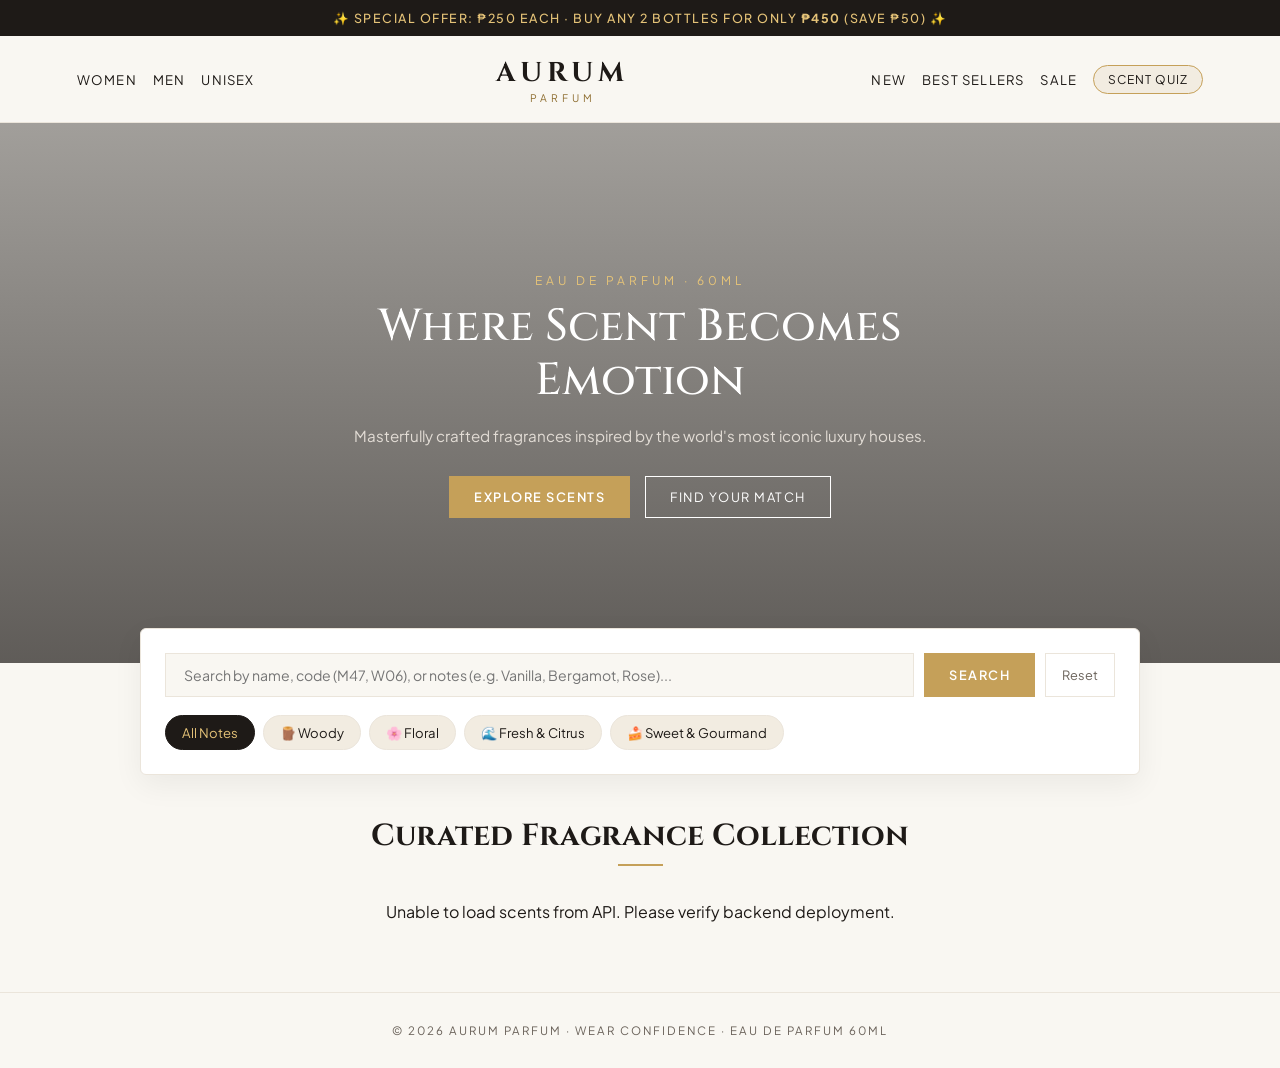
==== index.html @ 5b05012b "Initial commit for Aurum Parfum catalog" ====
<!DOCTYPE html>
<html lang="en">
<head>
  <meta charset="UTF-8" />
  <meta name="viewport" content="width=device-width, initial-scale=1.0" />
  <title>AURUM PARFUM | Wear Confidence</title>
  <link rel="preconnect" href="https://fonts.googleapis.com">
  <link rel="preconnect" href="https://fonts.gstatic.com" crossorigin>
  <link href="https://fonts.googleapis.com/css2?family=Cinzel:wght@500;600;700&family=Plus+Jakarta+Sans:wght@300;400;500;600&display=swap" rel="stylesheet">
  <link rel="stylesheet" href="style.css" />
</head>
<body>

  <!-- Top Announcement Bar -->
  <div class="promo-bar">
    <span>✨ SPECIAL OFFER: ₱250 EACH · BUY ANY 2 BOTTLES FOR ONLY <strong>₱450</strong> (SAVE ₱50) ✨</span>
  </div>

  <!-- Navigation -->
  <header class="navbar">
    <div class="nav-left">
      <button class="nav-link" onclick="filterByGender('Women')">Women</button>
      <button class="nav-link" onclick="filterByGender('Men')">Men</button>
      <button class="nav-link" onclick="filterByGender('Unisex')">Unisex</button>
    </div>
    
    <div class="brand-logo" onclick="loadAllPerfumes()">
      <h1>AURUM</h1>
      <span>PARFUM</span>
    </div>

    <div class="nav-right">
      <button class="nav-link" onclick="filterByTag('New Arrival')">New</button>
      <button class="nav-link" onclick="filterByTag('Best Seller')">Best Sellers</button>
      <button class="nav-link" onclick="filterByTag('Sale')">Sale</button>
      <button class="btn-quiz-nav" onclick="openQuiz()">Scent Quiz</button>
    </div>
  </header>

  <!-- Hero Section -->
  <section class="hero-container">
    <div class="hero-overlay"></div>
    <div class="hero-card">
      <span class="hero-badge">EAU DE PARFUM · 60ML</span>
      <h2>Where Scent Becomes Emotion</h2>
      <p>Masterfully crafted fragrances inspired by the world's most iconic luxury houses.</p>
      <div class="hero-actions">
        <button class="btn-gold-fill" onclick="document.getElementById('catalogSection').scrollIntoView({behavior: 'smooth'})">Explore Scents</button>
        <button class="btn-gold-outline" onclick="openQuiz()">Find Your Match</button>
      </div>
    </div>
  </section>

  <!-- Search & Scent Filter Controls -->
  <section id="catalogSection" class="filter-section">
    <div class="search-bar-wrap">
      <input type="text" id="searchInput" placeholder="Search by name, code (M47, W06), or notes (e.g. Vanilla, Bergamot, Rose)..." onkeydown="if(event.key==='Enter') searchPerfumes()" />
      <button class="btn-gold-fill" onclick="searchPerfumes()">Search</button>
      <button class="btn-reset" onclick="loadAllPerfumes()">Reset</button>
    </div>

    <!-- Fragrance Families -->
    <div class="scent-families">
      <button class="pill active" onclick="filterByCategory('all', this)">All Notes</button>
      <button class="pill" onclick="filterByCategory('Woody', this)">🪵 Woody</button>
      <button class="pill" onclick="filterByCategory('Floral', this)">🌸 Floral</button>
      <button class="pill" onclick="filterByCategory('Fresh', this)">🌊 Fresh & Citrus</button>
      <button class="pill" onclick="filterByCategory('Sweet', this)">🍰 Sweet & Gourmand</button>
    </div>
  </section>

  <!-- Main Product Grid -->
  <main class="main-wrapper">
    <div class="section-title">
      <h3 id="currentCategoryTitle">Curated Fragrance Collection</h3>
      <div class="gold-line"></div>
    </div>

    <div id="perfumeGrid" class="perfume-grid">
      <!-- Injected via app.js -->
    </div>
  </main>

  <!-- Product Detail Modal -->
  <div id="detailModal" class="modal-backdrop hidden" onclick="closeModal(event)">
    <div class="modal-window" onclick="event.stopPropagation()">
      <button class="close-btn" onclick="closeModal()">&times;</button>
      <div id="modalContent" class="modal-grid">
        <!-- Injected via app.js -->
      </div>
    </div>
  </div>

  <!-- Scent Quiz Modal -->
  <div id="quizModal" class="modal-backdrop hidden" onclick="closeQuiz(event)">
    <div class="modal-window quiz-window" onclick="event.stopPropagation()">
      <button class="close-btn" onclick="closeQuiz()">&times;</button>
      <h3>Find Your Signature Aurum Scent</h3>
      <p class="quiz-sub">Select your fragrance mood and time of wear:</p>
      
      <div class="quiz-field">
        <label>What scent family draws you most?</label>
        <select id="quizScent">
          <option value="Woody">Rich woods, smokiness, & warm spices</option>
          <option value="Floral">Velvety rose, blooming jasmine, & soft petals</option>
          <option value="Fresh">Crisp citrus, sea salt, & refreshing green air</option>
          <option value="Sweet">Decadent vanilla, praline, & creamy gourmand</option>
        </select>
      </div>

      <div class="quiz-field">
        <label>What is the primary occasion?</label>
        <select id="quizOccasion">
          <option value="Evening">Evening dates & special occasions</option>
          <option value="Everyday">Daily signature & office wear</option>
        </select>
      </div>

      <button class="btn-gold-fill full-width" onclick="submitQuiz()">Show My Matches</button>
    </div>
  </div>

  <footer class="footer">
    <p>© 2026 AURUM PARFUM · WEAR CONFIDENCE · EAU DE PARFUM 60ML</p>
  </footer>

  <script src="app.js"></script>
</body>
</html>
---- style.css ----
:root {
  --bg-primary: #F9F7F2;
  --bg-card: #FFFFFF;
  --gold-metallic: #C5A059;
  --gold-accent: #E5C378;
  --gold-dark: #8F6F32;
  --text-dark: #1E1A17;
  --text-muted: #6B635B;
  --border-light: #EBE5DB;
  --sand: #F2ECE1;
}

* {
  margin: 0;
  padding: 0;
  box-sizing: border-box;
  font-family: 'Plus Jakarta Sans', sans-serif;
}

body {
  background-color: var(--bg-primary);
  color: var(--text-dark);
}

/* Announcement Promo Bar */
.promo-bar {
  background-color: var(--text-dark);
  color: var(--gold-accent);
  text-align: center;
  font-size: 0.78rem;
  letter-spacing: 1.5px;
  padding: 10px 15px;
  font-weight: 500;
}

/* Navigation */
.navbar {
  display: flex;
  justify-content: space-between;
  align-items: center;
  padding: 18px 6%;
  background: rgba(249, 247, 242, 0.95);
  backdrop-filter: blur(10px);
  position: sticky;
  top: 0;
  z-index: 50;
  border-bottom: 1px solid var(--border-light);
}

.brand-logo {
  text-align: center;
  cursor: pointer;
}

.brand-logo h1 {
  font-family: 'Cinzel', serif;
  font-size: 1.7rem;
  letter-spacing: 5px;
  color: var(--text-dark);
}

.brand-logo span {
  font-size: 0.65rem;
  letter-spacing: 4px;
  color: var(--gold-dark);
  display: block;
}

.nav-left, .nav-right {
  display: flex;
  align-items: center;
  gap: 16px;
}

.nav-link {
  background: none;
  border: none;
  font-size: 0.82rem;
  text-transform: uppercase;
  letter-spacing: 1.2px;
  color: var(--text-dark);
  cursor: pointer;
  transition: color 0.2s;
}

.nav-link:hover {
  color: var(--gold-metallic);
}

.btn-quiz-nav {
  background: var(--sand);
  border: 1px solid var(--gold-metallic);
  color: var(--text-dark);
  padding: 6px 14px;
  border-radius: 20px;
  font-size: 0.75rem;
  text-transform: uppercase;
  letter-spacing: 1px;
  cursor: pointer;
  transition: 0.2s;
}

.btn-quiz-nav:hover {
  background: var(--gold-metallic);
  color: #fff;
}

/* Hero Section */
.hero-container {
  height: 60vh;
  position: relative;
  background: url('https://images.unsplash.com/photo-1615397349754-cfa2066a298e?auto=format&fit=crop&q=80&w=1600') center/cover no-repeat;
  display: flex;
  align-items: center;
  justify-content: center;
  padding: 0 20px;
}

.hero-overlay {
  position: absolute;
  inset: 0;
  background: linear-gradient(rgba(30, 26, 23, 0.4), rgba(30, 26, 23, 0.7));
}

.hero-card {
  position: relative;
  max-width: 650px;
  text-align: center;
  color: #fff;
  z-index: 2;
}

.hero-badge {
  font-size: 0.75rem;
  letter-spacing: 4px;
  color: var(--gold-accent);
  display: inline-block;
  margin-bottom: 12px;
}

.hero-card h2 {
  font-family: 'Cinzel', serif;
  font-size: 2.8rem;
  font-weight: 500;
  line-height: 1.2;
  margin-bottom: 16px;
}

.hero-card p {
  font-size: 0.95rem;
  color: #E2DCD5;
  margin-bottom: 28px;
  line-height: 1.6;
}

.hero-actions {
  display: flex;
  gap: 15px;
  justify-content: center;
}

.btn-gold-fill {
  background: var(--gold-metallic);
  color: #fff;
  border: 1px solid var(--gold-metallic);
  padding: 12px 24px;
  font-size: 0.8rem;
  text-transform: uppercase;
  letter-spacing: 1.5px;
  font-weight: 600;
  cursor: pointer;
  transition: 0.2s;
}

.btn-gold-fill:hover {
  background: var(--gold-dark);
}

.btn-gold-outline {
  background: transparent;
  color: #fff;
  border: 1px solid #fff;
  padding: 12px 24px;
  font-size: 0.8rem;
  text-transform: uppercase;
  letter-spacing: 1.5px;
  cursor: pointer;
  transition: 0.2s;
}

.btn-gold-outline:hover {
  background: #fff;
  color: var(--text-dark);
}

/* Filter & Discovery */
.filter-section {
  max-width: 1000px;
  margin: -35px auto 40px;
  background: var(--bg-card);
  padding: 24px;
  border-radius: 6px;
  box-shadow: 0 10px 30px rgba(0,0,0,0.06);
  border: 1px solid var(--border-light);
  position: relative;
  z-index: 10;
}

.search-bar-wrap {
  display: flex;
  gap: 10px;
  margin-bottom: 18px;
}

.search-bar-wrap input {
  flex: 1;
  padding: 12px 18px;
  border: 1px solid var(--border-light);
  background: var(--bg-primary);
  font-size: 0.88rem;
  outline: none;
}

.btn-reset {
  background: none;
  border: 1px solid var(--border-light);
  padding: 0 16px;
  font-size: 0.8rem;
  cursor: pointer;
  color: var(--text-muted);
}

.scent-families {
  display: flex;
  gap: 8px;
  flex-wrap: wrap;
}

.pill {
  padding: 8px 16px;
  border: 1px solid var(--border-light);
  background: var(--sand);
  font-size: 0.82rem;
  border-radius: 20px;
  cursor: pointer;
  color: var(--text-dark);
  transition: 0.2s;
}

.pill.active, .pill:hover {
  background: var(--text-dark);
  color: var(--gold-accent);
  border-color: var(--text-dark);
}

/* Main Grid */
.main-wrapper {
  max-width: 1200px;
  margin: 0 auto 70px;
  padding: 0 20px;
}

.section-title {
  text-align: center;
  margin-bottom: 35px;
}

.section-title h3 {
  font-family: 'Cinzel', serif;
  font-size: 1.9rem;
  color: var(--text-dark);
}

.gold-line {
  width: 45px;
  height: 2px;
  background: var(--gold-metallic);
  margin: 8px auto 0;
}

.perfume-grid {
  display: grid;
  grid-template-columns: repeat(auto-fill, minmax(265px, 1fr));
  gap: 28px;
}

/* Product Card */
.card {
  background: #fff;
  border: 1px solid var(--border-light);
  border-radius: 4px;
  overflow: hidden;
  display: flex;
  flex-direction: column;
  transition: transform 0.25s, box-shadow 0.25s;
}

.card:hover {
  transform: translateY(-5px);
  box-shadow: 0 12px 25px rgba(0,0,0,0.08);
}

.card-media {
  position: relative;
  height: 290px;
  background: #EDE8DE;
}

.card-media img {
  width: 100%;
  height: 100%;
  object-fit: cover;
}

.card-badge {
  position: absolute;
  top: 12px;
  left: 12px;
  background: var(--text-dark);
  color: var(--gold-accent);
  font-size: 0.68rem;
  letter-spacing: 1px;
  padding: 4px 8px;
  text-transform: uppercase;
  border-radius: 2px;
}

.card-body {
  padding: 20px;
  display: flex;
  flex-direction: column;
  flex: 1;
}

.card-meta {
  display: flex;
  justify-content: space-between;
  font-size: 0.72rem;
  letter-spacing: 1.5px;
  color: var(--gold-dark);
  text-transform: uppercase;
  font-weight: 600;
}

.card-body h4 {
  font-family: 'Cinzel', serif;
  font-size: 1.3rem;
  margin: 6px 0;
  color: var(--text-dark);
}

.price-row {
  display: flex;
  align-items: baseline;
  gap: 8px;
  margin-bottom: 8px;
}

.price {
  font-weight: 600;
  color: var(--text-dark);
  font-size: 1.05rem;
}

.promo-tag {
  font-size: 0.72rem;
  color: var(--gold-dark);
  font-weight: 500;
}

.card-desc {
  font-size: 0.82rem;
  color: var(--text-muted);
  line-height: 1.5;
  margin-bottom: 18px;
  flex: 1;
}

.btn-card-details {
  background: transparent;
  border: 1px solid var(--text-dark);
  color: var(--text-dark);
  padding: 10px;
  text-transform: uppercase;
  font-size: 0.72rem;
  letter-spacing: 1.5px;
  cursor: pointer;
  transition: 0.2s;
}

.btn-card-details:hover {
  background: var(--text-dark);
  color: #fff;
}

/* Modals */
.modal-backdrop {
  position: fixed;
  inset: 0;
  background: rgba(18, 15, 14, 0.7);
  display: flex;
  align-items: center;
  justify-content: center;
  z-index: 200;
  padding: 20px;
}

.modal-backdrop.hidden {
  display: none;
}

.modal-window {
  background: #fff;
  width: 100%;
  max-width: 820px;
  max-height: 90vh;
  overflow-y: auto;
  position: relative;
  padding: 35px;
  border-radius: 4px;
}

.quiz-window {
  max-width: 480px;
}

.close-btn {
  position: absolute;
  top: 15px;
  right: 20px;
  font-size: 2rem;
  background: none;
  border: none;
  cursor: pointer;
  color: var(--text-muted);
}

.modal-grid {
  display: grid;
  grid-template-columns: 1fr 1.2fr;
  gap: 30px;
}

@media(max-width: 768px) {
  .modal-grid { grid-template-columns: 1fr; }
  .navbar { flex-direction: column; gap: 10px; }
}

.notes-container {
  background: var(--sand);
  padding: 14px;
  border-left: 3px solid var(--gold-metallic);
  margin: 16px 0;
  font-size: 0.82rem;
  line-height: 1.6;
}

.scent-bar-item {
  margin: 8px 0;
  font-size: 0.8rem;
}

.track-bg {
  height: 6px;
  background: var(--border-light);
  border-radius: 3px;
  overflow: hidden;
  margin-top: 3px;
}

.fill-gold {
  height: 100%;
  background: var(--gold-metallic);
}

.quiz-field {
  margin: 18px 0;
}

.quiz-field select {
  width: 100%;
  padding: 10px;
  margin-top: 6px;
  border: 1px solid var(--border-light);
  font-size: 0.88rem;
}

.full-width {
  width: 100%;
}

.footer {
  text-align: center;
  padding: 30px;
  border-top: 1px solid var(--border-light);
  font-size: 0.72rem;
  letter-spacing: 2px;
  color: var(--text-muted);
}
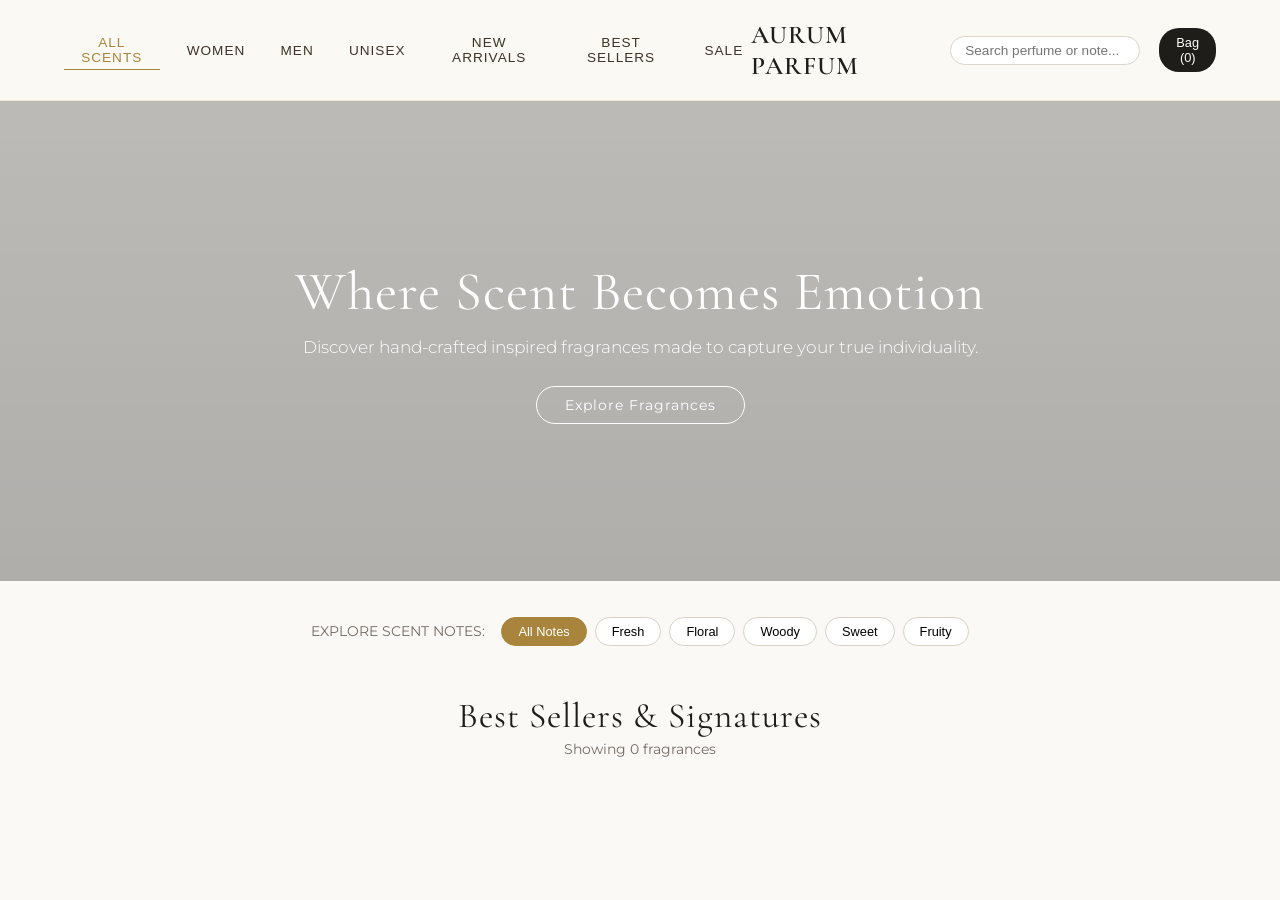
==== commit a54d5436: "Initial commit: Aurum Parfum store" ====
--- a/index.html
+++ b/index.html
@@ -1,128 +1,92 @@
 <!DOCTYPE html>
 <html lang="en">
 <head>
-  <meta charset="UTF-8" />
-  <meta name="viewport" content="width=device-width, initial-scale=1.0" />
-  <title>AURUM PARFUM | Wear Confidence</title>
-  <link rel="preconnect" href="https://fonts.googleapis.com">
-  <link rel="preconnect" href="https://fonts.gstatic.com" crossorigin>
-  <link href="https://fonts.googleapis.com/css2?family=Cinzel:wght@500;600;700&family=Plus+Jakarta+Sans:wght@300;400;500;600&display=swap" rel="stylesheet">
-  <link rel="stylesheet" href="style.css" />
+  <meta charset="UTF-8">
+  <meta name="viewport" content="width=device-width, initial-scale=1.0">
+  <title>Aurum Parfum | Luxury Scents</title>
+  <link rel="stylesheet" href="style.css">
+  <link href="https://fonts.googleapis.com/css2?family=Cormorant+Garamond:ital,wght@0,400;0,600;1,400&family=Montserrat:wght@300;400;500;600&display=swap" rel="stylesheet">
 </head>
 <body>
 
-  <!-- Top Announcement Bar -->
-  <div class="promo-bar">
-    <span>✨ SPECIAL OFFER: ₱250 EACH · BUY ANY 2 BOTTLES FOR ONLY <strong>₱450</strong> (SAVE ₱50) ✨</span>
-  </div>
-
   <!-- Navigation -->
   <header class="navbar">
-    <div class="nav-left">
-      <button class="nav-link" onclick="filterByGender('Women')">Women</button>
-      <button class="nav-link" onclick="filterByGender('Men')">Men</button>
-      <button class="nav-link" onclick="filterByGender('Unisex')">Unisex</button>
+    <div class="nav-links">
+      <button class="nav-btn active" data-filter="tag" data-val="all">All Scents</button>
+      <button class="nav-btn" data-filter="gender" data-val="Women">Women</button>
+      <button class="nav-btn" data-filter="gender" data-val="Men">Men</button>
+      <button class="nav-btn" data-filter="gender" data-val="Unisex">Unisex</button>
+      <button class="nav-btn" data-filter="tag" data-val="New Arrivals">New Arrivals</button>
+      <button class="nav-btn" data-filter="tag" data-val="Best Seller">Best Sellers</button>
+      <button class="nav-btn" data-filter="tag" data-val="Sale">Sale</button>
     </div>
-    
-    <div class="brand-logo" onclick="loadAllPerfumes()">
-      <h1>AURUM</h1>
-      <span>PARFUM</span>
-    </div>
-
-    <div class="nav-right">
-      <button class="nav-link" onclick="filterByTag('New Arrival')">New</button>
-      <button class="nav-link" onclick="filterByTag('Best Seller')">Best Sellers</button>
-      <button class="nav-link" onclick="filterByTag('Sale')">Sale</button>
-      <button class="btn-quiz-nav" onclick="openQuiz()">Scent Quiz</button>
+    <div class="logo">AURUM PARFUM</div>
+    <div class="nav-actions">
+      <div class="search-box">
+        <input type="text" id="searchInput" placeholder="Search perfume or note...">
+      </div>
+      <button class="cart-btn" onclick="openCart()">Bag (<span id="cartCount">0</span>)</button>
     </div>
   </header>
 
   <!-- Hero Section -->
-  <section class="hero-container">
-    <div class="hero-overlay"></div>
-    <div class="hero-card">
-      <span class="hero-badge">EAU DE PARFUM · 60ML</span>
-      <h2>Where Scent Becomes Emotion</h2>
-      <p>Masterfully crafted fragrances inspired by the world's most iconic luxury houses.</p>
-      <div class="hero-actions">
-        <button class="btn-gold-fill" onclick="document.getElementById('catalogSection').scrollIntoView({behavior: 'smooth'})">Explore Scents</button>
-        <button class="btn-gold-outline" onclick="openQuiz()">Find Your Match</button>
-      </div>
+  <section class="hero-section">
+    <div class="hero-content">
+      <h1>Where Scent Becomes Emotion</h1>
+      <p>Discover hand-crafted inspired fragrances made to capture your true individuality.</p>
+      <a href="#catalog" class="btn-hero">Explore Fragrances</a>
     </div>
   </section>
 
-  <!-- Search & Scent Filter Controls -->
-  <section id="catalogSection" class="filter-section">
-    <div class="search-bar-wrap">
-      <input type="text" id="searchInput" placeholder="Search by name, code (M47, W06), or notes (e.g. Vanilla, Bergamot, Rose)..." onkeydown="if(event.key==='Enter') searchPerfumes()" />
-      <button class="btn-gold-fill" onclick="searchPerfumes()">Search</button>
-      <button class="btn-reset" onclick="loadAllPerfumes()">Reset</button>
-    </div>
-
-    <!-- Fragrance Families -->
-    <div class="scent-families">
-      <button class="pill active" onclick="filterByCategory('all', this)">All Notes</button>
-      <button class="pill" onclick="filterByCategory('Woody', this)">🪵 Woody</button>
-      <button class="pill" onclick="filterByCategory('Floral', this)">🌸 Floral</button>
-      <button class="pill" onclick="filterByCategory('Fresh', this)">🌊 Fresh & Citrus</button>
-      <button class="pill" onclick="filterByCategory('Sweet', this)">🍰 Sweet & Gourmand</button>
+  <!-- Scent Family Filters -->
+  <section class="scent-families">
+    <span class="family-label">Explore Scent Notes:</span>
+    <div class="family-pills">
+      <button class="pill active" data-filter="scent_family" data-val="all">All Notes</button>
+      <button class="pill" data-filter="scent_family" data-val="Fresh">Fresh</button>
+      <button class="pill" data-filter="scent_family" data-val="Floral">Floral</button>
+      <button class="pill" data-filter="scent_family" data-val="Woody">Woody</button>
+      <button class="pill" data-filter="scent_family" data-val="Sweet">Sweet</button>
+      <button class="pill" data-filter="scent_family" data-val="Fruity">Fruity</button>
     </div>
   </section>
 
-  <!-- Main Product Grid -->
-  <main class="main-wrapper">
+  <!-- Product Catalog Grid -->
+  <main class="catalog-container" id="catalog">
     <div class="section-title">
-      <h3 id="currentCategoryTitle">Curated Fragrance Collection</h3>
-      <div class="gold-line"></div>
+      <h2 id="currentHeading">Best Sellers & Signatures</h2>
+      <p id="matchCount">Showing all fragrances</p>
     </div>
-
-    <div id="perfumeGrid" class="perfume-grid">
-      <!-- Injected via app.js -->
+    <div class="product-grid" id="productGrid">
+      <!-- Perfume cards inserted here dynamically -->
     </div>
   </main>
 
-  <!-- Product Detail Modal -->
-  <div id="detailModal" class="modal-backdrop hidden" onclick="closeModal(event)">
-    <div class="modal-window" onclick="event.stopPropagation()">
+  <!-- Detail & Checkout Modal (Tom Ford Reference) -->
+  <div class="modal-overlay" id="productModal">
+    <div class="modal-card">
       <button class="close-btn" onclick="closeModal()">&times;</button>
-      <div id="modalContent" class="modal-grid">
-        <!-- Injected via app.js -->
+      <div class="modal-body" id="modalBody">
+        <!-- Rendered via JS -->
       </div>
     </div>
   </div>
 
-  <!-- Scent Quiz Modal -->
-  <div id="quizModal" class="modal-backdrop hidden" onclick="closeQuiz(event)">
-    <div class="modal-window quiz-window" onclick="event.stopPropagation()">
-      <button class="close-btn" onclick="closeQuiz()">&times;</button>
-      <h3>Find Your Signature Aurum Scent</h3>
-      <p class="quiz-sub">Select your fragrance mood and time of wear:</p>
-      
-      <div class="quiz-field">
-        <label>What scent family draws you most?</label>
-        <select id="quizScent">
-          <option value="Woody">Rich woods, smokiness, & warm spices</option>
-          <option value="Floral">Velvety rose, blooming jasmine, & soft petals</option>
-          <option value="Fresh">Crisp citrus, sea salt, & refreshing green air</option>
-          <option value="Sweet">Decadent vanilla, praline, & creamy gourmand</option>
-        </select>
+  <!-- Slide-out Cart Drawer -->
+  <div class="cart-drawer" id="cartDrawer">
+    <div class="cart-header">
+      <h3>Your Bag</h3>
+      <button class="close-btn" onclick="closeCart()">&times;</button>
+    </div>
+    <div class="cart-items" id="cartItems"></div>
+    <div class="cart-footer">
+      <div class="cart-total">
+        <span>Total:</span>
+        <span id="cartTotal">₱0.00</span>
       </div>
-
-      <div class="quiz-field">
-        <label>What is the primary occasion?</label>
-        <select id="quizOccasion">
-          <option value="Evening">Evening dates & special occasions</option>
-          <option value="Everyday">Daily signature & office wear</option>
-        </select>
-      </div>
-
-      <button class="btn-gold-fill full-width" onclick="submitQuiz()">Show My Matches</button>
+      <button class="btn-checkout" onclick="checkout()">Proceed to Checkout</button>
     </div>
   </div>
-
-  <footer class="footer">
-    <p>© 2026 AURUM PARFUM · WEAR CONFIDENCE · EAU DE PARFUM 60ML</p>
-  </footer>
 
   <script src="app.js"></script>
 </body>
--- a/style.css
+++ b/style.css
@@ -1,499 +1,437 @@
 :root {
-  --bg-primary: #F9F7F2;
-  --bg-card: #FFFFFF;
-  --gold-metallic: #C5A059;
-  --gold-accent: #E5C378;
-  --gold-dark: #8F6F32;
-  --text-dark: #1E1A17;
-  --text-muted: #6B635B;
-  --border-light: #EBE5DB;
-  --sand: #F2ECE1;
+  --bg-sand: #d1c1a9;
+  --bg-cream: #fbf9f5;
+  --card-bg: #f4eee5;
+  --gold-accent: #c5a059;
+  --gold-dark: #a8843c;
+  --brown-dark: #3e3229;
+  --text-dark: #1f1d1a;
+  --text-muted: #736b63;
+  --white: #ffffff;
 }
 
 * {
+  box-sizing: border-box;
   margin: 0;
   padding: 0;
-  box-sizing: border-box;
-  font-family: 'Plus Jakarta Sans', sans-serif;
 }
 
 body {
-  background-color: var(--bg-primary);
+  background-color: var(--bg-cream);
   color: var(--text-dark);
-}
-
-/* Announcement Promo Bar */
-.promo-bar {
-  background-color: var(--text-dark);
-  color: var(--gold-accent);
-  text-align: center;
-  font-size: 0.78rem;
-  letter-spacing: 1.5px;
-  padding: 10px 15px;
-  font-weight: 500;
-}
-
-/* Navigation */
+  font-family: 'Montserrat', sans-serif;
+  overflow-x: hidden;
+}
+
+h1, h2, h3, .logo {
+  font-family: 'Cormorant Garamond', serif;
+  letter-spacing: 1px;
+}
+
+/* Navbar */
 .navbar {
   display: flex;
   justify-content: space-between;
   align-items: center;
-  padding: 18px 6%;
-  background: rgba(249, 247, 242, 0.95);
-  backdrop-filter: blur(10px);
+  padding: 1.2rem 4rem;
+  background-color: rgba(251, 249, 245, 0.95);
   position: sticky;
   top: 0;
-  z-index: 50;
-  border-bottom: 1px solid var(--border-light);
-}
-
-.brand-logo {
-  text-align: center;
-  cursor: pointer;
-}
-
-.brand-logo h1 {
-  font-family: 'Cinzel', serif;
-  font-size: 1.7rem;
-  letter-spacing: 5px;
+  z-index: 100;
+  border-bottom: 1px solid rgba(197, 160, 89, 0.2);
+}
+
+.logo {
+  font-size: 1.6rem;
+  font-weight: 600;
   color: var(--text-dark);
 }
 
-.brand-logo span {
-  font-size: 0.65rem;
-  letter-spacing: 4px;
-  color: var(--gold-dark);
-  display: block;
-}
-
-.nav-left, .nav-right {
-  display: flex;
-  align-items: center;
-  gap: 16px;
-}
-
-.nav-link {
+.nav-links {
+  display: flex;
+  gap: 1.2rem;
+}
+
+.nav-btn {
   background: none;
   border: none;
-  font-size: 0.82rem;
-  text-transform: uppercase;
-  letter-spacing: 1.2px;
-  color: var(--text-dark);
-  cursor: pointer;
-  transition: color 0.2s;
-}
-
-.nav-link:hover {
-  color: var(--gold-metallic);
-}
-
-.btn-quiz-nav {
-  background: var(--sand);
-  border: 1px solid var(--gold-metallic);
-  color: var(--text-dark);
+  font-size: 0.85rem;
+  text-transform: uppercase;
+  letter-spacing: 1px;
+  cursor: pointer;
+  color: var(--brown-dark);
+  padding: 4px 8px;
+  transition: all 0.2s;
+}
+
+.nav-btn.active, .nav-btn:hover {
+  color: var(--gold-dark);
+  border-bottom: 1.5px solid var(--gold-dark);
+}
+
+.nav-actions {
+  display: flex;
+  align-items: center;
+  gap: 1.2rem;
+}
+
+.search-box input {
   padding: 6px 14px;
   border-radius: 20px;
-  font-size: 0.75rem;
-  text-transform: uppercase;
+  border: 1px solid #dcd5cb;
+  background: #fff;
+  font-size: 0.85rem;
+  width: 190px;
+}
+
+.cart-btn {
+  background: var(--text-dark);
+  color: #fff;
+  border: none;
+  padding: 7px 16px;
+  border-radius: 20px;
+  font-size: 0.8rem;
+  cursor: pointer;
+}
+
+/* Hero */
+.hero-section {
+  background: linear-gradient(rgba(0,0,0,0.25), rgba(0,0,0,0.3)), url('https://images.unsplash.com/photo-1615397349754-cfa2066a298e?q=80&w=1600&auto=format&fit=crop') center/cover;
+  min-height: 480px;
+  display: flex;
+  align-items: center;
+  justify-content: center;
+  text-align: center;
+  color: #fff;
+  padding: 2rem;
+}
+
+.hero-content h1 {
+  font-size: 3.4rem;
+  font-weight: 400;
+  margin-bottom: 0.8rem;
+}
+
+.hero-content p {
+  font-size: 1.05rem;
+  margin-bottom: 1.8rem;
+  font-weight: 300;
+}
+
+.btn-hero {
+  display: inline-block;
+  padding: 10px 28px;
+  background: transparent;
+  color: #fff;
+  border: 1px solid #fff;
+  border-radius: 25px;
+  text-decoration: none;
+  font-size: 0.85rem;
   letter-spacing: 1px;
-  cursor: pointer;
+  transition: all 0.3s;
+}
+
+.btn-hero:hover {
+  background: #fff;
+  color: var(--text-dark);
+}
+
+/* Scent Family Filters */
+.scent-families {
+  display: flex;
+  align-items: center;
+  justify-content: center;
+  gap: 1rem;
+  padding: 2.2rem 1rem 1rem;
+}
+
+.family-label {
+  font-size: 0.85rem;
+  color: var(--text-muted);
+  text-transform: uppercase;
+}
+
+.family-pills {
+  display: flex;
+  gap: 0.5rem;
+}
+
+.pill {
+  border: 1px solid #d9d0c5;
+  background: #fff;
+  padding: 6px 16px;
+  border-radius: 20px;
+  cursor: pointer;
+  font-size: 0.8rem;
   transition: 0.2s;
 }
 
-.btn-quiz-nav:hover {
-  background: var(--gold-metallic);
-  color: #fff;
-}
-
-/* Hero Section */
-.hero-container {
-  height: 60vh;
-  position: relative;
-  background: url('https://images.unsplash.com/photo-1615397349754-cfa2066a298e?auto=format&fit=crop&q=80&w=1600') center/cover no-repeat;
-  display: flex;
-  align-items: center;
-  justify-content: center;
-  padding: 0 20px;
-}
-
-.hero-overlay {
-  position: absolute;
-  inset: 0;
-  background: linear-gradient(rgba(30, 26, 23, 0.4), rgba(30, 26, 23, 0.7));
-}
-
-.hero-card {
-  position: relative;
-  max-width: 650px;
-  text-align: center;
-  color: #fff;
-  z-index: 2;
-}
-
-.hero-badge {
-  font-size: 0.75rem;
-  letter-spacing: 4px;
-  color: var(--gold-accent);
-  display: inline-block;
-  margin-bottom: 12px;
-}
-
-.hero-card h2 {
-  font-family: 'Cinzel', serif;
-  font-size: 2.8rem;
-  font-weight: 500;
-  line-height: 1.2;
-  margin-bottom: 16px;
-}
-
-.hero-card p {
-  font-size: 0.95rem;
-  color: #E2DCD5;
-  margin-bottom: 28px;
-  line-height: 1.6;
-}
-
-.hero-actions {
-  display: flex;
-  gap: 15px;
-  justify-content: center;
-}
-
-.btn-gold-fill {
-  background: var(--gold-metallic);
-  color: #fff;
-  border: 1px solid var(--gold-metallic);
-  padding: 12px 24px;
-  font-size: 0.8rem;
-  text-transform: uppercase;
-  letter-spacing: 1.5px;
-  font-weight: 600;
-  cursor: pointer;
-  transition: 0.2s;
-}
-
-.btn-gold-fill:hover {
+.pill.active, .pill:hover {
   background: var(--gold-dark);
-}
-
-.btn-gold-outline {
-  background: transparent;
-  color: #fff;
-  border: 1px solid #fff;
-  padding: 12px 24px;
-  font-size: 0.8rem;
-  text-transform: uppercase;
-  letter-spacing: 1.5px;
-  cursor: pointer;
-  transition: 0.2s;
-}
-
-.btn-gold-outline:hover {
-  background: #fff;
-  color: var(--text-dark);
-}
-
-/* Filter & Discovery */
-.filter-section {
-  max-width: 1000px;
-  margin: -35px auto 40px;
-  background: var(--bg-card);
-  padding: 24px;
-  border-radius: 6px;
-  box-shadow: 0 10px 30px rgba(0,0,0,0.06);
-  border: 1px solid var(--border-light);
-  position: relative;
-  z-index: 10;
-}
-
-.search-bar-wrap {
-  display: flex;
-  gap: 10px;
-  margin-bottom: 18px;
-}
-
-.search-bar-wrap input {
-  flex: 1;
-  padding: 12px 18px;
-  border: 1px solid var(--border-light);
-  background: var(--bg-primary);
-  font-size: 0.88rem;
-  outline: none;
-}
-
-.btn-reset {
-  background: none;
-  border: 1px solid var(--border-light);
-  padding: 0 16px;
-  font-size: 0.8rem;
-  cursor: pointer;
-  color: var(--text-muted);
-}
-
-.scent-families {
-  display: flex;
-  gap: 8px;
-  flex-wrap: wrap;
-}
-
-.pill {
-  padding: 8px 16px;
-  border: 1px solid var(--border-light);
-  background: var(--sand);
-  font-size: 0.82rem;
-  border-radius: 20px;
-  cursor: pointer;
-  color: var(--text-dark);
-  transition: 0.2s;
-}
-
-.pill.active, .pill:hover {
-  background: var(--text-dark);
-  color: var(--gold-accent);
-  border-color: var(--text-dark);
-}
-
-/* Main Grid */
-.main-wrapper {
+  color: #fff;
+  border-color: var(--gold-dark);
+}
+
+/* Catalog Grid */
+.catalog-container {
   max-width: 1200px;
-  margin: 0 auto 70px;
-  padding: 0 20px;
+  margin: 0 auto;
+  padding: 2rem;
 }
 
 .section-title {
   text-align: center;
-  margin-bottom: 35px;
-}
-
-.section-title h3 {
-  font-family: 'Cinzel', serif;
-  font-size: 1.9rem;
-  color: var(--text-dark);
-}
-
-.gold-line {
-  width: 45px;
-  height: 2px;
-  background: var(--gold-metallic);
-  margin: 8px auto 0;
-}
-
-.perfume-grid {
+  margin-bottom: 2.5rem;
+}
+
+.section-title h2 {
+  font-size: 2.2rem;
+  font-weight: 400;
+}
+
+.section-title p {
+  font-size: 0.85rem;
+  color: var(--text-muted);
+  margin-top: 4px;
+}
+
+.product-grid {
   display: grid;
-  grid-template-columns: repeat(auto-fill, minmax(265px, 1fr));
-  gap: 28px;
-}
-
-/* Product Card */
+  grid-template-columns: repeat(auto-fill, minmax(240px, 1fr));
+  gap: 2rem;
+}
+
 .card {
   background: #fff;
-  border: 1px solid var(--border-light);
-  border-radius: 4px;
+  border-radius: 12px;
   overflow: hidden;
+  box-shadow: 0 4px 15px rgba(0,0,0,0.03);
+  transition: transform 0.2s;
+  cursor: pointer;
   display: flex;
   flex-direction: column;
-  transition: transform 0.25s, box-shadow 0.25s;
 }
 
 .card:hover {
-  transform: translateY(-5px);
-  box-shadow: 0 12px 25px rgba(0,0,0,0.08);
-}
-
-.card-media {
+  transform: translateY(-4px);
+}
+
+.card-img-wrapper {
+  background: var(--card-bg);
+  height: 240px;
+  display: flex;
+  align-items: center;
+  justify-content: center;
   position: relative;
-  height: 290px;
-  background: #EDE8DE;
-}
-
-.card-media img {
-  width: 100%;
-  height: 100%;
-  object-fit: cover;
-}
-
-.card-badge {
+}
+
+.card-img-wrapper img {
+  max-height: 80%;
+  max-width: 80%;
+  object-fit: contain;
+}
+
+.badge {
   position: absolute;
-  top: 12px;
-  left: 12px;
-  background: var(--text-dark);
-  color: var(--gold-accent);
-  font-size: 0.68rem;
-  letter-spacing: 1px;
-  padding: 4px 8px;
-  text-transform: uppercase;
-  border-radius: 2px;
-}
-
-.card-body {
-  padding: 20px;
+  top: 10px;
+  left: 10px;
+  font-size: 0.65rem;
+  padding: 3px 8px;
+  background: var(--gold-dark);
+  color: #fff;
+  border-radius: 10px;
+  text-transform: uppercase;
+}
+
+.card-info {
+  padding: 1.2rem;
+  flex: 1;
   display: flex;
   flex-direction: column;
-  flex: 1;
-}
-
-.card-meta {
-  display: flex;
-  justify-content: space-between;
-  font-size: 0.72rem;
-  letter-spacing: 1.5px;
+}
+
+.card-tag {
+  font-size: 0.7rem;
   color: var(--gold-dark);
   text-transform: uppercase;
   font-weight: 600;
 }
 
-.card-body h4 {
-  font-family: 'Cinzel', serif;
-  font-size: 1.3rem;
-  margin: 6px 0;
-  color: var(--text-dark);
-}
-
-.price-row {
-  display: flex;
-  align-items: baseline;
-  gap: 8px;
-  margin-bottom: 8px;
-}
-
-.price {
+.card-name {
+  font-size: 1.2rem;
+  margin: 4px 0;
+}
+
+.card-price {
+  font-size: 1rem;
   font-weight: 600;
-  color: var(--text-dark);
-  font-size: 1.05rem;
-}
-
-.promo-tag {
-  font-size: 0.72rem;
-  color: var(--gold-dark);
-  font-weight: 500;
-}
-
-.card-desc {
-  font-size: 0.82rem;
-  color: var(--text-muted);
-  line-height: 1.5;
-  margin-bottom: 18px;
-  flex: 1;
-}
-
-.btn-card-details {
-  background: transparent;
-  border: 1px solid var(--text-dark);
-  color: var(--text-dark);
-  padding: 10px;
-  text-transform: uppercase;
-  font-size: 0.72rem;
-  letter-spacing: 1.5px;
-  cursor: pointer;
-  transition: 0.2s;
-}
-
-.btn-card-details:hover {
-  background: var(--text-dark);
-  color: #fff;
-}
-
-/* Modals */
-.modal-backdrop {
+  margin-top: auto;
+  padding-top: 8px;
+}
+
+/* Tom Ford Style Product Checkout Modal */
+.modal-overlay {
   position: fixed;
   inset: 0;
-  background: rgba(18, 15, 14, 0.7);
-  display: flex;
+  background: rgba(0,0,0,0.6);
+  display: none;
   align-items: center;
   justify-content: center;
   z-index: 200;
-  padding: 20px;
-}
-
-.modal-backdrop.hidden {
-  display: none;
-}
-
-.modal-window {
-  background: #fff;
-  width: 100%;
-  max-width: 820px;
+  padding: 1rem;
+}
+
+.modal-overlay.active {
+  display: flex;
+}
+
+.modal-card {
+  background: #fff;
+  width: 850px;
+  max-width: 100%;
+  border-radius: 8px;
+  padding: 2.5rem;
+  position: relative;
   max-height: 90vh;
   overflow-y: auto;
-  position: relative;
-  padding: 35px;
-  border-radius: 4px;
-}
-
-.quiz-window {
-  max-width: 480px;
 }
 
 .close-btn {
   position: absolute;
   top: 15px;
   right: 20px;
-  font-size: 2rem;
+  font-size: 1.8rem;
   background: none;
   border: none;
   cursor: pointer;
-  color: var(--text-muted);
-}
-
-.modal-grid {
+}
+
+.modal-body {
   display: grid;
   grid-template-columns: 1fr 1.2fr;
-  gap: 30px;
-}
-
-@media(max-width: 768px) {
-  .modal-grid { grid-template-columns: 1fr; }
-  .navbar { flex-direction: column; gap: 10px; }
-}
-
-.notes-container {
-  background: var(--sand);
-  padding: 14px;
-  border-left: 3px solid var(--gold-metallic);
-  margin: 16px 0;
-  font-size: 0.82rem;
-  line-height: 1.6;
-}
-
-.scent-bar-item {
-  margin: 8px 0;
-  font-size: 0.8rem;
-}
-
-.track-bg {
-  height: 6px;
-  background: var(--border-light);
-  border-radius: 3px;
-  overflow: hidden;
-  margin-top: 3px;
-}
-
-.fill-gold {
-  height: 100%;
-  background: var(--gold-metallic);
-}
-
-.quiz-field {
-  margin: 18px 0;
-}
-
-.quiz-field select {
+  gap: 2.5rem;
+}
+
+.modal-img-col {
+  background: var(--card-bg);
+  border-radius: 6px;
+  display: flex;
+  align-items: center;
+  justify-content: center;
+  padding: 2rem;
+}
+
+.modal-img-col img {
+  max-width: 100%;
+  max-height: 320px;
+  object-fit: contain;
+}
+
+.modal-detail-col h2 {
+  font-size: 1.8rem;
+  margin-bottom: 0.8rem;
+}
+
+.detail-row {
+  font-size: 0.85rem;
+  margin-bottom: 0.6rem;
+  color: var(--brown-dark);
+}
+
+.detail-row strong {
+  color: var(--text-dark);
+  text-transform: uppercase;
+  font-size: 0.75rem;
+  letter-spacing: 0.5px;
+}
+
+.modal-price {
+  font-size: 1.6rem;
+  font-weight: 600;
+  margin: 1.2rem 0;
+  color: var(--gold-dark);
+}
+
+.btn-add-cart {
+  background: var(--text-dark);
+  color: #fff;
+  border: none;
   width: 100%;
-  padding: 10px;
-  margin-top: 6px;
-  border: 1px solid var(--border-light);
-  font-size: 0.88rem;
-}
-
-.full-width {
+  padding: 12px;
+  text-transform: uppercase;
+  letter-spacing: 1px;
+  font-size: 0.85rem;
+  cursor: pointer;
+  margin-top: 1rem;
+}
+
+/* Cart Drawer */
+.cart-drawer {
+  position: fixed;
+  right: -380px;
+  top: 0;
+  width: 350px;
+  height: 100vh;
+  background: #fff;
+  box-shadow: -4px 0 20px rgba(0,0,0,0.1);
+  transition: right 0.3s ease;
+  z-index: 300;
+  display: flex;
+  flex-direction: column;
+  padding: 1.5rem;
+}
+
+.cart-drawer.active {
+  right: 0;
+}
+
+.cart-header {
+  display: flex;
+  justify-content: space-between;
+  align-items: center;
+  border-bottom: 1px solid #eee;
+  padding-bottom: 1rem;
+}
+
+.cart-items {
+  flex: 1;
+  overflow-y: auto;
+  margin: 1rem 0;
+}
+
+.cart-item {
+  display: flex;
+  justify-content: space-between;
+  margin-bottom: 1rem;
+  font-size: 0.85rem;
+  border-bottom: 1px solid #f9f9f9;
+  padding-bottom: 0.5rem;
+}
+
+.cart-footer {
+  border-top: 1px solid #eee;
+  padding-top: 1rem;
+}
+
+.cart-total {
+  display: flex;
+  justify-content: space-between;
+  font-weight: 600;
+  font-size: 1.1rem;
+  margin-bottom: 1rem;
+}
+
+.btn-checkout {
   width: 100%;
-}
-
-.footer {
-  text-align: center;
-  padding: 30px;
-  border-top: 1px solid var(--border-light);
-  font-size: 0.72rem;
-  letter-spacing: 2px;
-  color: var(--text-muted);
+  background: var(--gold-dark);
+  color: #fff;
+  border: none;
+  padding: 12px;
+  text-transform: uppercase;
+  cursor: pointer;
+}
+
+@media (max-width: 768px) {
+  .navbar { flex-direction: column; gap: 1rem; padding: 1rem; }
+  .modal-body { grid-template-columns: 1fr; }
 }
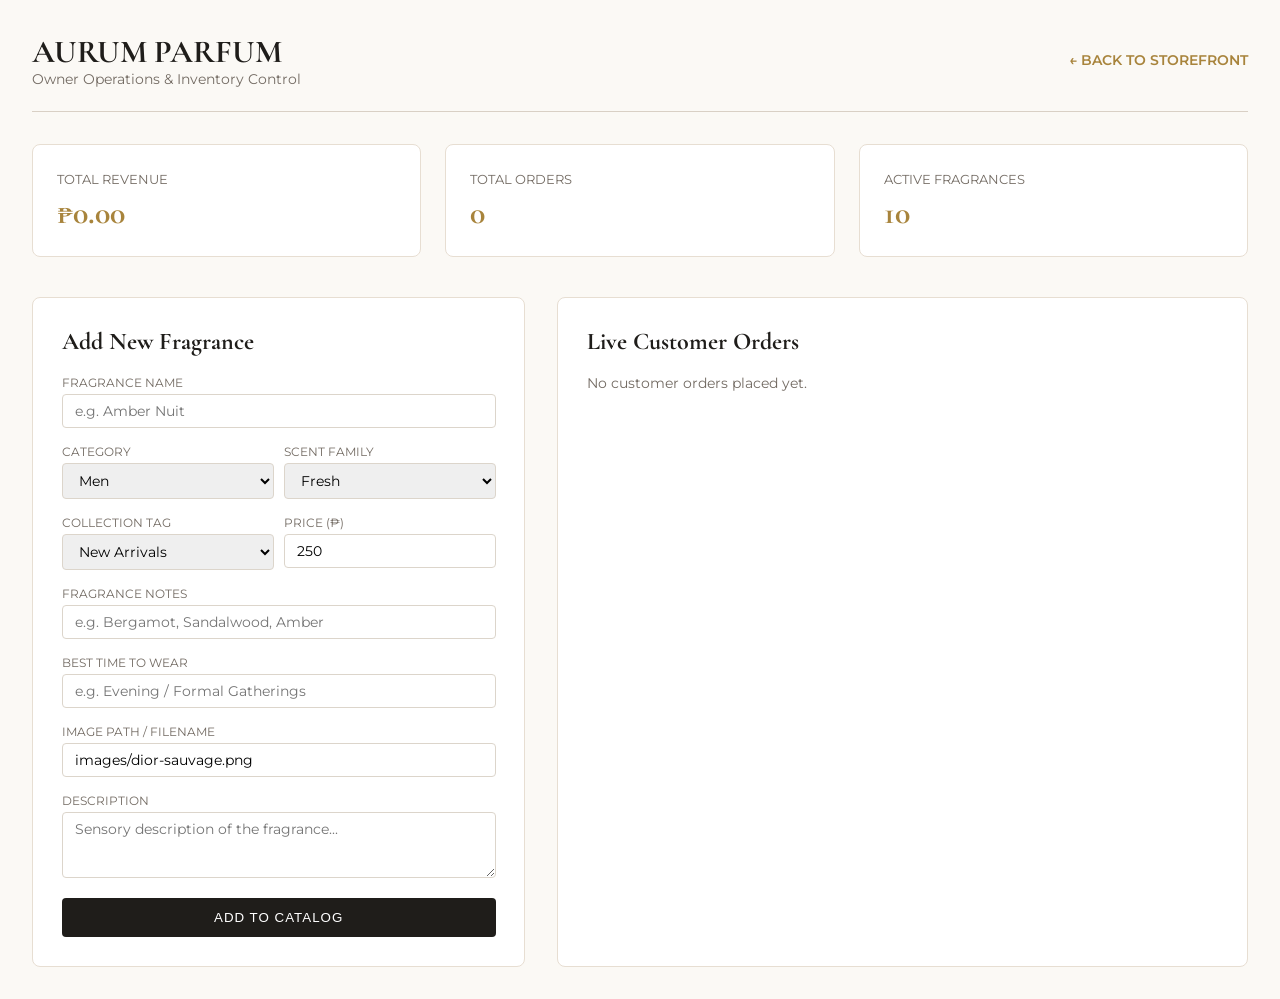
==== commit 7a3aca96: "Add owner admin portal, product creation, and live order tracking" ====
--- a/index.html
+++ b/index.html
@@ -3,91 +3,223 @@
 <head>
   <meta charset="UTF-8">
   <meta name="viewport" content="width=device-width, initial-scale=1.0">
-  <title>Aurum Parfum | Luxury Scents</title>
-  <link rel="stylesheet" href="style.css">
-  <link href="https://fonts.googleapis.com/css2?family=Cormorant+Garamond:ital,wght@0,400;0,600;1,400&family=Montserrat:wght@300;400;500;600&display=swap" rel="stylesheet">
+  <title>Aurum Parfum | Owner Operations</title>
+  <link href="https://fonts.googleapis.com/css2?family=Cormorant+Garamond:wght@400;600&family=Montserrat:wght@300;400;500;600&display=swap" rel="stylesheet">
+  <style>
+    :root {
+      --bg-cream: #fbf9f5;
+      --card-bg: #f4eee5;
+      --gold-dark: #a8843c;
+      --text-dark: #1f1d1a;
+      --text-muted: #736b63;
+    }
+    * { box-sizing: border-box; margin: 0; padding: 0; }
+    body { font-family: 'Montserrat', sans-serif; background: var(--bg-cream); color: var(--text-dark); padding: 2rem; }
+    h1, h2, h3 { font-family: 'Cormorant Garamond', serif; }
+    .header { display: flex; justify-content: space-between; align-items: center; border-bottom: 1px solid #d9d0c5; padding-bottom: 1.5rem; margin-bottom: 2rem; }
+    .nav-links a { color: var(--gold-dark); text-decoration: none; font-size: 0.9rem; font-weight: 600; text-transform: uppercase; }
+    
+    /* Metrics */
+    .metrics-row { display: grid; grid-template-columns: repeat(auto-fit, minmax(200px, 1fr)); gap: 1.5rem; margin-bottom: 2.5rem; }
+    .metric-box { background: #fff; padding: 1.5rem; border-radius: 8px; border: 1px solid #e7ded2; }
+    .metric-box span { font-size: 0.8rem; text-transform: uppercase; color: var(--text-muted); }
+    .metric-box h2 { font-size: 2rem; margin-top: 5px; color: var(--gold-dark); }
+
+    /* Layout */
+    .dashboard-grid { display: grid; grid-template-columns: 1fr 1.4fr; gap: 2rem; }
+    .card-panel { background: #fff; border-radius: 8px; border: 1px solid #e7ded2; padding: 1.8rem; }
+    
+    /* Form */
+    .form-group { margin-bottom: 1rem; }
+    .form-group label { display: block; font-size: 0.75rem; text-transform: uppercase; color: var(--text-muted); margin-bottom: 4px; }
+    .form-group input, .form-group select, .form-group textarea { width: 100%; padding: 8px 12px; border: 1px solid #dcd5cb; border-radius: 4px; font-family: inherit; font-size: 0.85rem; }
+    .btn-submit { background: var(--text-dark); color: #fff; border: none; padding: 12px; width: 100%; text-transform: uppercase; letter-spacing: 1px; cursor: pointer; border-radius: 4px; font-weight: 500; }
+    .btn-submit:hover { background: var(--gold-dark); }
+
+    /* Orders List */
+    .order-card { border: 1px solid #eee; padding: 1rem; border-radius: 6px; margin-bottom: 1rem; background: var(--bg-cream); }
+    .order-header { display: flex; justify-content: space-between; font-size: 0.85rem; margin-bottom: 6px; }
+    .order-status { padding: 3px 8px; border-radius: 12px; font-size: 0.7rem; background: #e0d5c1; font-weight: 600; text-transform: uppercase; }
+    .order-items { font-size: 0.8rem; color: #555; margin: 6px 0; }
+    .order-total { font-weight: 600; font-size: 0.95rem; color: var(--gold-dark); }
+
+    @media (max-width: 900px) { .dashboard-grid { grid-template-columns: 1fr; } }
+  </style>
 </head>
 <body>
 
-  <!-- Navigation -->
-  <header class="navbar">
+  <div class="header">
+    <div>
+      <h1>AURUM PARFUM</h1>
+      <p style="font-size:0.85rem; color:var(--text-muted)">Owner Operations & Inventory Control</p>
+    </div>
     <div class="nav-links">
-      <button class="nav-btn active" data-filter="tag" data-val="all">All Scents</button>
-      <button class="nav-btn" data-filter="gender" data-val="Women">Women</button>
-      <button class="nav-btn" data-filter="gender" data-val="Men">Men</button>
-      <button class="nav-btn" data-filter="gender" data-val="Unisex">Unisex</button>
-      <button class="nav-btn" data-filter="tag" data-val="New Arrivals">New Arrivals</button>
-      <button class="nav-btn" data-filter="tag" data-val="Best Seller">Best Sellers</button>
-      <button class="nav-btn" data-filter="tag" data-val="Sale">Sale</button>
-    </div>
-    <div class="logo">AURUM PARFUM</div>
-    <div class="nav-actions">
-      <div class="search-box">
-        <input type="text" id="searchInput" placeholder="Search perfume or note...">
+      <a href="index.html">← Back to Storefront</a>
+    </div>
+  </div>
+
+  <div class="metrics-row">
+    <div class="metric-box">
+      <span>Total Revenue</span>
+      <h2 id="totalRevenue">₱0.00</h2>
+    </div>
+    <div class="metric-box">
+      <span>Total Orders</span>
+      <h2 id="totalOrders">0</h2>
+    </div>
+    <div class="metric-box">
+      <span>Active Fragrances</span>
+      <h2 id="totalCatalog">10</h2>
+    </div>
+  </div>
+
+  <div class="dashboard-grid">
+    <!-- Add New Perfume Form -->
+    <div class="card-panel">
+      <h2 style="margin-bottom: 1.2rem;">Add New Fragrance</h2>
+      <form id="addPerfumeForm">
+        <div class="form-group">
+          <label>Fragrance Name</label>
+          <input type="text" id="pName" placeholder="e.g. Amber Nuit" required>
+        </div>
+        <div style="display:grid; grid-template-columns: 1fr 1fr; gap:10px;">
+          <div class="form-group">
+            <label>Category</label>
+            <select id="pGender">
+              <option value="Men">Men</option>
+              <option value="Women">Women</option>
+              <option value="Unisex">Unisex</option>
+            </select>
+          </div>
+          <div class="form-group">
+            <label>Scent Family</label>
+            <select id="pFamily">
+              <option value="Fresh">Fresh</option>
+              <option value="Floral">Floral</option>
+              <option value="Woody">Woody</option>
+              <option value="Sweet">Sweet</option>
+              <option value="Fruity">Fruity</option>
+            </select>
+          </div>
+        </div>
+        <div style="display:grid; grid-template-columns: 1fr 1fr; gap:10px;">
+          <div class="form-group">
+            <label>Collection Tag</label>
+            <select id="pTag">
+              <option value="New Arrivals">New Arrivals</option>
+              <option value="Best Seller">Best Seller</option>
+              <option value="Sale">Sale</option>
+            </select>
+          </div>
+          <div class="form-group">
+            <label>Price (₱)</label>
+            <input type="number" id="pPrice" value="250" required>
+          </div>
+        </div>
+        <div class="form-group">
+          <label>Fragrance Notes</label>
+          <input type="text" id="pNotes" placeholder="e.g. Bergamot, Sandalwood, Amber" required>
+        </div>
+        <div class="form-group">
+          <label>Best Time to Wear</label>
+          <input type="text" id="pTime" placeholder="e.g. Evening / Formal Gatherings" required>
+        </div>
+        <div class="form-group">
+          <label>Image Path / Filename</label>
+          <input type="text" id="pImage" value="images/dior-sauvage.png" placeholder="images/your-file.png">
+        </div>
+        <div class="form-group">
+          <label>Description</label>
+          <textarea id="pDesc" rows="3" placeholder="Sensory description of the fragrance..." required></textarea>
+        </div>
+        <button type="submit" class="btn-submit">Add to Catalog</button>
+      </form>
+    </div>
+
+    <!-- Live Customer Orders -->
+    <div class="card-panel">
+      <h2 style="margin-bottom: 1.2rem;">Live Customer Orders</h2>
+      <div id="ordersContainer">
+        <p style="font-size:0.85rem; color:var(--text-muted)">No customer orders placed yet.</p>
       </div>
-      <button class="cart-btn" onclick="openCart()">Bag (<span id="cartCount">0</span>)</button>
-    </div>
-  </header>
-
-  <!-- Hero Section -->
-  <section class="hero-section">
-    <div class="hero-content">
-      <h1>Where Scent Becomes Emotion</h1>
-      <p>Discover hand-crafted inspired fragrances made to capture your true individuality.</p>
-      <a href="#catalog" class="btn-hero">Explore Fragrances</a>
-    </div>
-  </section>
-
-  <!-- Scent Family Filters -->
-  <section class="scent-families">
-    <span class="family-label">Explore Scent Notes:</span>
-    <div class="family-pills">
-      <button class="pill active" data-filter="scent_family" data-val="all">All Notes</button>
-      <button class="pill" data-filter="scent_family" data-val="Fresh">Fresh</button>
-      <button class="pill" data-filter="scent_family" data-val="Floral">Floral</button>
-      <button class="pill" data-filter="scent_family" data-val="Woody">Woody</button>
-      <button class="pill" data-filter="scent_family" data-val="Sweet">Sweet</button>
-      <button class="pill" data-filter="scent_family" data-val="Fruity">Fruity</button>
-    </div>
-  </section>
-
-  <!-- Product Catalog Grid -->
-  <main class="catalog-container" id="catalog">
-    <div class="section-title">
-      <h2 id="currentHeading">Best Sellers & Signatures</h2>
-      <p id="matchCount">Showing all fragrances</p>
-    </div>
-    <div class="product-grid" id="productGrid">
-      <!-- Perfume cards inserted here dynamically -->
-    </div>
-  </main>
-
-  <!-- Detail & Checkout Modal (Tom Ford Reference) -->
-  <div class="modal-overlay" id="productModal">
-    <div class="modal-card">
-      <button class="close-btn" onclick="closeModal()">&times;</button>
-      <div class="modal-body" id="modalBody">
-        <!-- Rendered via JS -->
-      </div>
     </div>
   </div>
 
-  <!-- Slide-out Cart Drawer -->
-  <div class="cart-drawer" id="cartDrawer">
-    <div class="cart-header">
-      <h3>Your Bag</h3>
-      <button class="close-btn" onclick="closeCart()">&times;</button>
-    </div>
-    <div class="cart-items" id="cartItems"></div>
-    <div class="cart-footer">
-      <div class="cart-total">
-        <span>Total:</span>
-        <span id="cartTotal">₱0.00</span>
-      </div>
-      <button class="btn-checkout" onclick="checkout()">Proceed to Checkout</button>
-    </div>
-  </div>
-
-  <script src="app.js"></script>
+  <script>
+    async function loadAdminData() {
+      // 1. Fetch Perfumes Count
+      try {
+        const pRes = await fetch('/api');
+        const perfumes = await pRes.json();
+        document.getElementById('totalCatalog').innerText = perfumes.length;
+      } catch (e) {}
+
+      // 2. Fetch Orders
+      try {
+        const oRes = await fetch('/api/orders');
+        const orders = await oRes.json();
+        renderOrders(orders);
+      } catch (e) {}
+    }
+
+    function renderOrders(orders) {
+      document.getElementById('totalOrders').innerText = orders.length;
+      const totalRev = orders.reduce((acc, curr) => acc + curr.total_amount, 0);
+      document.getElementById('totalRevenue').innerText = `₱${totalRev.toFixed(2)}`;
+
+      const container = document.getElementById('ordersContainer');
+      if (orders.length === 0) {
+        container.innerHTML = '<p style="font-size:0.85rem; color:var(--text-muted)">No customer orders placed yet.</p>';
+        return;
+      }
+
+      container.innerHTML = orders.map(o => `
+        <div class="order-card">
+          <div class="order-header">
+            <strong>#${o.order_id} • ${o.customer_name}</strong>
+            <span class="order-status">${o.status}</span>
+          </div>
+          <div style="font-size:0.75rem; color:#777;">Phone: ${o.customer_phone} | Address: ${o.shipping_address}</div>
+          <div class="order-items">
+            ${o.items.map(i => `• ${i.name} (₱${i.price})`).join('<br>')}
+          </div>
+          <div style="display:flex; justify-content:space-between; align-items:center; margin-top:8px;">
+            <span class="order-total">Total: ₱${o.total_amount.toFixed(2)}</span>
+            <small style="color:#999;">${o.timestamp}</small>
+          </div>
+        </div>
+      `).join('');
+    }
+
+    // Handle Adding New Perfume
+    document.getElementById('addPerfumeForm').addEventListener('submit', async (e) => {
+      e.preventDefault();
+      const payload = {
+        name: document.getElementById('pName').value,
+        gender: document.getElementById('pGender').value,
+        scent_family: document.getElementById('pFamily').value,
+        tag: document.getElementById('pTag').value,
+        price: parseFloat(document.getElementById('pPrice').value),
+        notes: document.getElementById('pNotes').value,
+        best_time: document.getElementById('pTime').value,
+        image: document.getElementById('pImage').value,
+        description: document.getElementById('pDesc').value
+      };
+
+      const res = await fetch('/api/perfumes', {
+        method: 'POST',
+        headers: { 'Content-Type': 'application/json' },
+        body: JSON.stringify(payload)
+      });
+
+      if (res.ok) {
+        alert('Perfume added successfully to the catalog!');
+        document.getElementById('addPerfumeForm').reset();
+        loadAdminData();
+      }
+    });
+
+    loadAdminData();
+  </script>
 </body>
 </html>
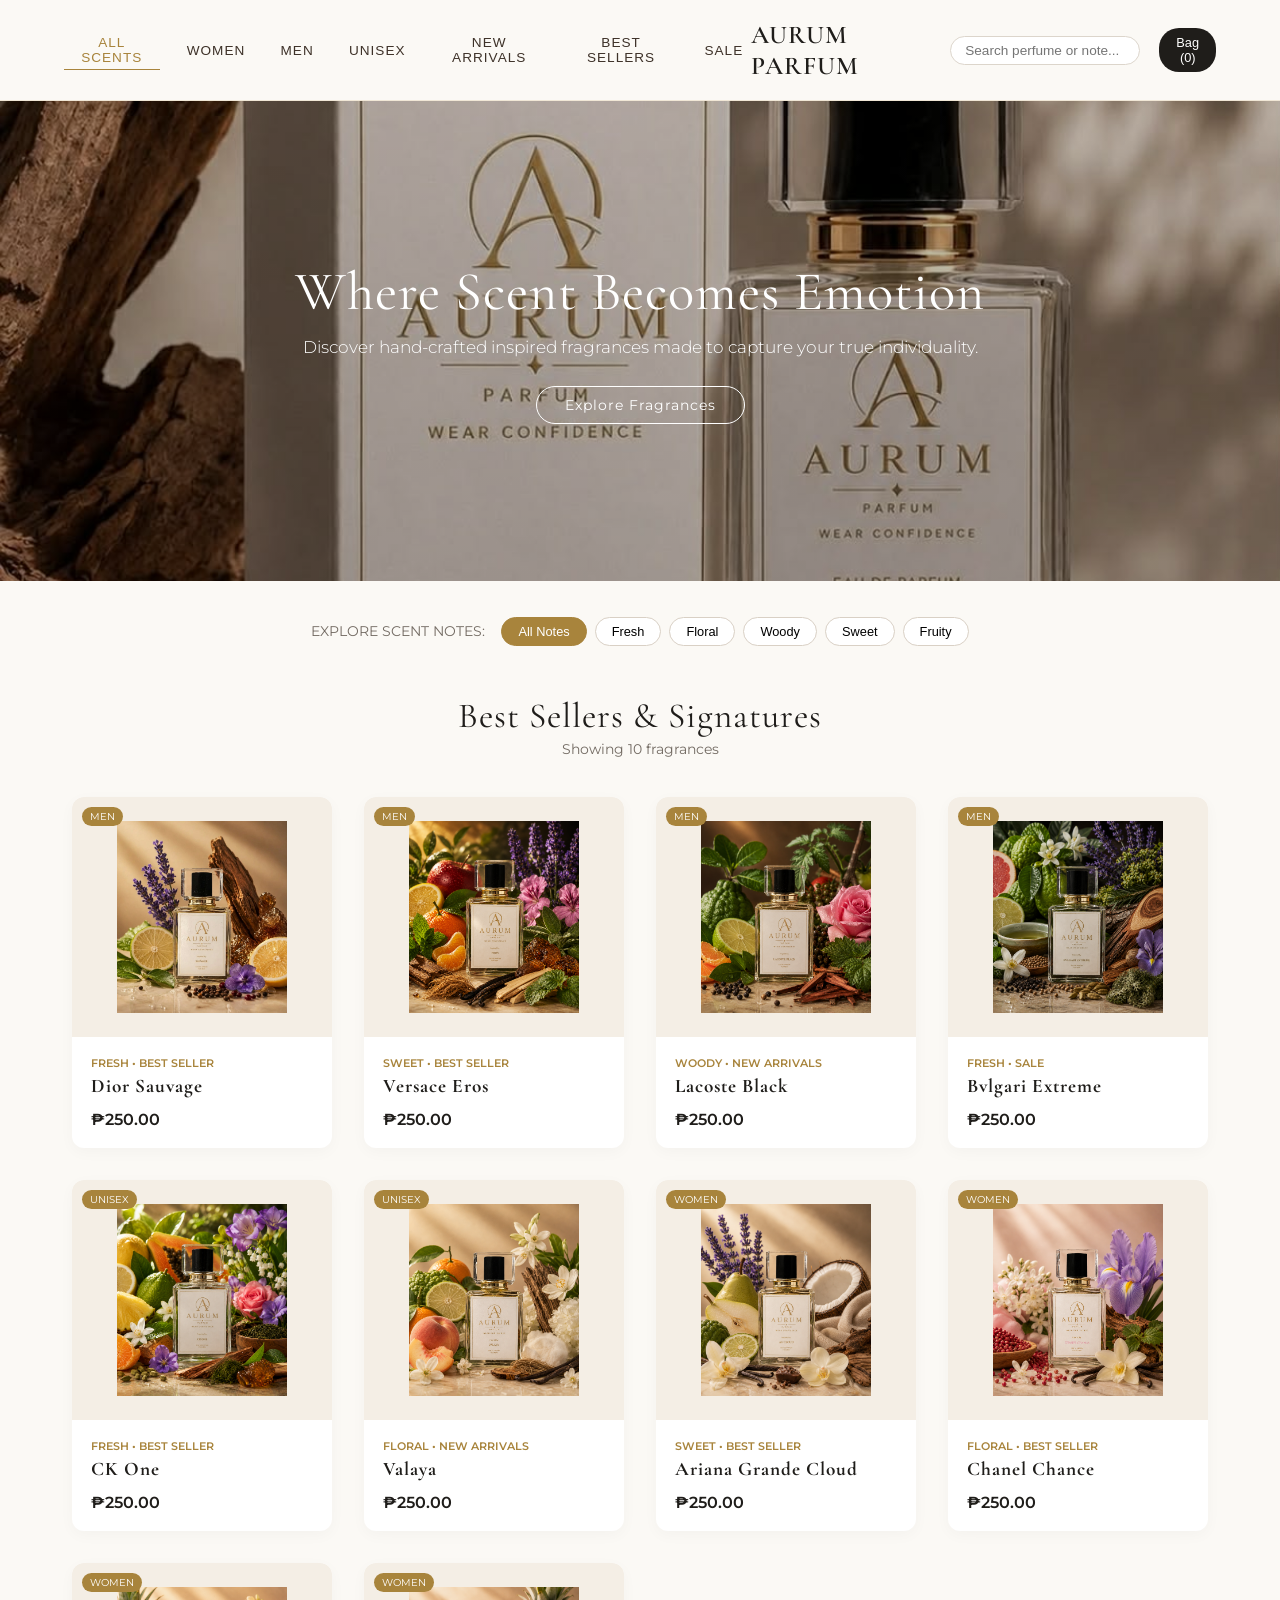
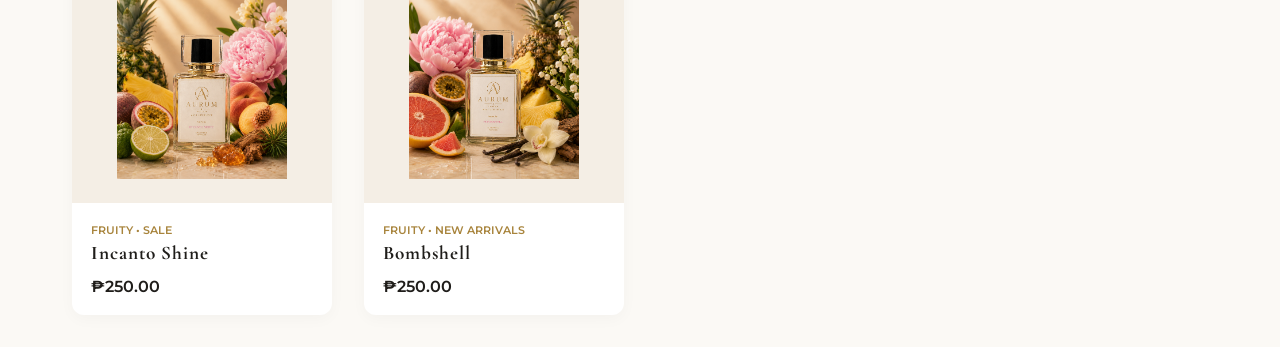
==== commit e181a685: "commit changes" ====
--- a/index.html
+++ b/index.html
@@ -3,223 +3,91 @@
 <head>
   <meta charset="UTF-8">
   <meta name="viewport" content="width=device-width, initial-scale=1.0">
-  <title>Aurum Parfum | Owner Operations</title>
-  <link href="https://fonts.googleapis.com/css2?family=Cormorant+Garamond:wght@400;600&family=Montserrat:wght@300;400;500;600&display=swap" rel="stylesheet">
-  <style>
-    :root {
-      --bg-cream: #fbf9f5;
-      --card-bg: #f4eee5;
-      --gold-dark: #a8843c;
-      --text-dark: #1f1d1a;
-      --text-muted: #736b63;
-    }
-    * { box-sizing: border-box; margin: 0; padding: 0; }
-    body { font-family: 'Montserrat', sans-serif; background: var(--bg-cream); color: var(--text-dark); padding: 2rem; }
-    h1, h2, h3 { font-family: 'Cormorant Garamond', serif; }
-    .header { display: flex; justify-content: space-between; align-items: center; border-bottom: 1px solid #d9d0c5; padding-bottom: 1.5rem; margin-bottom: 2rem; }
-    .nav-links a { color: var(--gold-dark); text-decoration: none; font-size: 0.9rem; font-weight: 600; text-transform: uppercase; }
-    
-    /* Metrics */
-    .metrics-row { display: grid; grid-template-columns: repeat(auto-fit, minmax(200px, 1fr)); gap: 1.5rem; margin-bottom: 2.5rem; }
-    .metric-box { background: #fff; padding: 1.5rem; border-radius: 8px; border: 1px solid #e7ded2; }
-    .metric-box span { font-size: 0.8rem; text-transform: uppercase; color: var(--text-muted); }
-    .metric-box h2 { font-size: 2rem; margin-top: 5px; color: var(--gold-dark); }
-
-    /* Layout */
-    .dashboard-grid { display: grid; grid-template-columns: 1fr 1.4fr; gap: 2rem; }
-    .card-panel { background: #fff; border-radius: 8px; border: 1px solid #e7ded2; padding: 1.8rem; }
-    
-    /* Form */
-    .form-group { margin-bottom: 1rem; }
-    .form-group label { display: block; font-size: 0.75rem; text-transform: uppercase; color: var(--text-muted); margin-bottom: 4px; }
-    .form-group input, .form-group select, .form-group textarea { width: 100%; padding: 8px 12px; border: 1px solid #dcd5cb; border-radius: 4px; font-family: inherit; font-size: 0.85rem; }
-    .btn-submit { background: var(--text-dark); color: #fff; border: none; padding: 12px; width: 100%; text-transform: uppercase; letter-spacing: 1px; cursor: pointer; border-radius: 4px; font-weight: 500; }
-    .btn-submit:hover { background: var(--gold-dark); }
-
-    /* Orders List */
-    .order-card { border: 1px solid #eee; padding: 1rem; border-radius: 6px; margin-bottom: 1rem; background: var(--bg-cream); }
-    .order-header { display: flex; justify-content: space-between; font-size: 0.85rem; margin-bottom: 6px; }
-    .order-status { padding: 3px 8px; border-radius: 12px; font-size: 0.7rem; background: #e0d5c1; font-weight: 600; text-transform: uppercase; }
-    .order-items { font-size: 0.8rem; color: #555; margin: 6px 0; }
-    .order-total { font-weight: 600; font-size: 0.95rem; color: var(--gold-dark); }
-
-    @media (max-width: 900px) { .dashboard-grid { grid-template-columns: 1fr; } }
-  </style>
+  <title>Aurum Parfum | Luxury Scents</title>
+  <link rel="stylesheet" href="style.css">
+  <link href="https://fonts.googleapis.com/css2?family=Cormorant+Garamond:ital,wght@0,400;0,600;1,400&family=Montserrat:wght@300;400;500;600&display=swap" rel="stylesheet">
 </head>
 <body>
 
-  <div class="header">
-    <div>
-      <h1>AURUM PARFUM</h1>
-      <p style="font-size:0.85rem; color:var(--text-muted)">Owner Operations & Inventory Control</p>
+  <!-- Navigation -->
+  <header class="navbar">
+    <div class="nav-links">
+      <button class="nav-btn active" data-filter="tag" data-val="all">All Scents</button>
+      <button class="nav-btn" data-filter="gender" data-val="Women">Women</button>
+      <button class="nav-btn" data-filter="gender" data-val="Men">Men</button>
+      <button class="nav-btn" data-filter="gender" data-val="Unisex">Unisex</button>
+      <button class="nav-btn" data-filter="tag" data-val="New Arrivals">New Arrivals</button>
+      <button class="nav-btn" data-filter="tag" data-val="Best Seller">Best Sellers</button>
+      <button class="nav-btn" data-filter="tag" data-val="Sale">Sale</button>
     </div>
-    <div class="nav-links">
-      <a href="index.html">← Back to Storefront</a>
+    <div class="logo">AURUM PARFUM</div>
+    <div class="nav-actions">
+      <div class="search-box">
+        <input type="text" id="searchInput" placeholder="Search perfume or note...">
+      </div>
+      <button class="cart-btn" onclick="openCart()">Bag (<span id="cartCount">0</span>)</button>
     </div>
-  </div>
+  </header>
 
-  <div class="metrics-row">
-    <div class="metric-box">
-      <span>Total Revenue</span>
-      <h2 id="totalRevenue">₱0.00</h2>
+  <!-- Hero Section -->
+  <section class="hero-section">
+    <div class="hero-content">
+      <h1>Where Scent Becomes Emotion</h1>
+      <p>Discover hand-crafted inspired fragrances made to capture your true individuality.</p>
+      <a href="#catalog" class="btn-hero">Explore Fragrances</a>
     </div>
-    <div class="metric-box">
-      <span>Total Orders</span>
-      <h2 id="totalOrders">0</h2>
+  </section>
+
+  <!-- Scent Family Filters -->
+  <section class="scent-families">
+    <span class="family-label">Explore Scent Notes:</span>
+    <div class="family-pills">
+      <button class="pill active" data-filter="scent_family" data-val="all">All Notes</button>
+      <button class="pill" data-filter="scent_family" data-val="Fresh">Fresh</button>
+      <button class="pill" data-filter="scent_family" data-val="Floral">Floral</button>
+      <button class="pill" data-filter="scent_family" data-val="Woody">Woody</button>
+      <button class="pill" data-filter="scent_family" data-val="Sweet">Sweet</button>
+      <button class="pill" data-filter="scent_family" data-val="Fruity">Fruity</button>
     </div>
-    <div class="metric-box">
-      <span>Active Fragrances</span>
-      <h2 id="totalCatalog">10</h2>
+  </section>
+
+  <!-- Product Catalog Grid -->
+  <main class="catalog-container" id="catalog">
+    <div class="section-title">
+      <h2 id="currentHeading">Best Sellers & Signatures</h2>
+      <p id="matchCount">Showing all fragrances</p>
     </div>
-  </div>
+    <div class="product-grid" id="productGrid">
+      <!-- Perfume cards inserted here dynamically -->
+    </div>
+  </main>
 
-  <div class="dashboard-grid">
-    <!-- Add New Perfume Form -->
-    <div class="card-panel">
-      <h2 style="margin-bottom: 1.2rem;">Add New Fragrance</h2>
-      <form id="addPerfumeForm">
-        <div class="form-group">
-          <label>Fragrance Name</label>
-          <input type="text" id="pName" placeholder="e.g. Amber Nuit" required>
-        </div>
-        <div style="display:grid; grid-template-columns: 1fr 1fr; gap:10px;">
-          <div class="form-group">
-            <label>Category</label>
-            <select id="pGender">
-              <option value="Men">Men</option>
-              <option value="Women">Women</option>
-              <option value="Unisex">Unisex</option>
-            </select>
-          </div>
-          <div class="form-group">
-            <label>Scent Family</label>
-            <select id="pFamily">
-              <option value="Fresh">Fresh</option>
-              <option value="Floral">Floral</option>
-              <option value="Woody">Woody</option>
-              <option value="Sweet">Sweet</option>
-              <option value="Fruity">Fruity</option>
-            </select>
-          </div>
-        </div>
-        <div style="display:grid; grid-template-columns: 1fr 1fr; gap:10px;">
-          <div class="form-group">
-            <label>Collection Tag</label>
-            <select id="pTag">
-              <option value="New Arrivals">New Arrivals</option>
-              <option value="Best Seller">Best Seller</option>
-              <option value="Sale">Sale</option>
-            </select>
-          </div>
-          <div class="form-group">
-            <label>Price (₱)</label>
-            <input type="number" id="pPrice" value="250" required>
-          </div>
-        </div>
-        <div class="form-group">
-          <label>Fragrance Notes</label>
-          <input type="text" id="pNotes" placeholder="e.g. Bergamot, Sandalwood, Amber" required>
-        </div>
-        <div class="form-group">
-          <label>Best Time to Wear</label>
-          <input type="text" id="pTime" placeholder="e.g. Evening / Formal Gatherings" required>
-        </div>
-        <div class="form-group">
-          <label>Image Path / Filename</label>
-          <input type="text" id="pImage" value="images/dior-sauvage.png" placeholder="images/your-file.png">
-        </div>
-        <div class="form-group">
-          <label>Description</label>
-          <textarea id="pDesc" rows="3" placeholder="Sensory description of the fragrance..." required></textarea>
-        </div>
-        <button type="submit" class="btn-submit">Add to Catalog</button>
-      </form>
-    </div>
-
-    <!-- Live Customer Orders -->
-    <div class="card-panel">
-      <h2 style="margin-bottom: 1.2rem;">Live Customer Orders</h2>
-      <div id="ordersContainer">
-        <p style="font-size:0.85rem; color:var(--text-muted)">No customer orders placed yet.</p>
+  <!-- Detail & Checkout Modal (Tom Ford Reference) -->
+  <div class="modal-overlay" id="productModal">
+    <div class="modal-card">
+      <button class="close-btn" onclick="closeModal()">&times;</button>
+      <div class="modal-body" id="modalBody">
+        <!-- Rendered via JS -->
       </div>
     </div>
   </div>
 
-  <script>
-    async function loadAdminData() {
-      // 1. Fetch Perfumes Count
-      try {
-        const pRes = await fetch('/api');
-        const perfumes = await pRes.json();
-        document.getElementById('totalCatalog').innerText = perfumes.length;
-      } catch (e) {}
+  <!-- Slide-out Cart Drawer -->
+  <div class="cart-drawer" id="cartDrawer">
+    <div class="cart-header">
+      <h3>Your Bag</h3>
+      <button class="close-btn" onclick="closeCart()">&times;</button>
+    </div>
+    <div class="cart-items" id="cartItems"></div>
+    <div class="cart-footer">
+      <div class="cart-total">
+        <span>Total:</span>
+        <span id="cartTotal">₱0.00</span>
+      </div>
+      <button class="btn-checkout" onclick="checkout()">Proceed to Checkout</button>
+    </div>
+  </div>
 
-      // 2. Fetch Orders
-      try {
-        const oRes = await fetch('/api/orders');
-        const orders = await oRes.json();
-        renderOrders(orders);
-      } catch (e) {}
-    }
-
-    function renderOrders(orders) {
-      document.getElementById('totalOrders').innerText = orders.length;
-      const totalRev = orders.reduce((acc, curr) => acc + curr.total_amount, 0);
-      document.getElementById('totalRevenue').innerText = `₱${totalRev.toFixed(2)}`;
-
-      const container = document.getElementById('ordersContainer');
-      if (orders.length === 0) {
-        container.innerHTML = '<p style="font-size:0.85rem; color:var(--text-muted)">No customer orders placed yet.</p>';
-        return;
-      }
-
-      container.innerHTML = orders.map(o => `
-        <div class="order-card">
-          <div class="order-header">
-            <strong>#${o.order_id} • ${o.customer_name}</strong>
-            <span class="order-status">${o.status}</span>
-          </div>
-          <div style="font-size:0.75rem; color:#777;">Phone: ${o.customer_phone} | Address: ${o.shipping_address}</div>
-          <div class="order-items">
-            ${o.items.map(i => `• ${i.name} (₱${i.price})`).join('<br>')}
-          </div>
-          <div style="display:flex; justify-content:space-between; align-items:center; margin-top:8px;">
-            <span class="order-total">Total: ₱${o.total_amount.toFixed(2)}</span>
-            <small style="color:#999;">${o.timestamp}</small>
-          </div>
-        </div>
-      `).join('');
-    }
-
-    // Handle Adding New Perfume
-    document.getElementById('addPerfumeForm').addEventListener('submit', async (e) => {
-      e.preventDefault();
-      const payload = {
-        name: document.getElementById('pName').value,
-        gender: document.getElementById('pGender').value,
-        scent_family: document.getElementById('pFamily').value,
-        tag: document.getElementById('pTag').value,
-        price: parseFloat(document.getElementById('pPrice').value),
-        notes: document.getElementById('pNotes').value,
-        best_time: document.getElementById('pTime').value,
-        image: document.getElementById('pImage').value,
-        description: document.getElementById('pDesc').value
-      };
-
-      const res = await fetch('/api/perfumes', {
-        method: 'POST',
-        headers: { 'Content-Type': 'application/json' },
-        body: JSON.stringify(payload)
-      });
-
-      if (res.ok) {
-        alert('Perfume added successfully to the catalog!');
-        document.getElementById('addPerfumeForm').reset();
-        loadAdminData();
-      }
-    });
-
-    loadAdminData();
-  </script>
+  <script src="app.js"></script>
 </body>
 </html>
--- a/style.css
+++ b/style.css
@@ -0,0 +1,438 @@
+:root {
+  --bg-sand: #d1c1a9;
+  --bg-cream: #fbf9f5;
+  --card-bg: #f4eee5;
+  --gold-accent: #c5a059;
+  --gold-dark: #a8843c;
+  --brown-dark: #3e3229;
+  --text-dark: #1f1d1a;
+  --text-muted: #736b63;
+  --white: #ffffff;
+}
+
+* {
+  box-sizing: border-box;
+  margin: 0;
+  padding: 0;
+}
+
+body {
+  background-color: var(--bg-cream);
+  color: var(--text-dark);
+  font-family: 'Montserrat', sans-serif;
+  overflow-x: hidden;
+}
+
+h1, h2, h3, .logo {
+  font-family: 'Cormorant Garamond', serif;
+  letter-spacing: 1px;
+}
+
+/* Navbar */
+.navbar {
+  display: flex;
+  justify-content: space-between;
+  align-items: center;
+  padding: 1.2rem 4rem;
+  background-color: rgba(251, 249, 245, 0.95);
+  position: sticky;
+  top: 0;
+  z-index: 100;
+  border-bottom: 1px solid rgba(197, 160, 89, 0.2);
+}
+
+.logo {
+  font-size: 1.6rem;
+  font-weight: 600;
+  color: var(--text-dark);
+}
+
+.nav-links {
+  display: flex;
+  gap: 1.2rem;
+}
+
+.nav-btn {
+  background: none;
+  border: none;
+  font-size: 0.85rem;
+  text-transform: uppercase;
+  letter-spacing: 1px;
+  cursor: pointer;
+  color: var(--brown-dark);
+  padding: 4px 8px;
+  transition: all 0.2s;
+}
+
+.nav-btn.active, .nav-btn:hover {
+  color: var(--gold-dark);
+  border-bottom: 1.5px solid var(--gold-dark);
+}
+
+.nav-actions {
+  display: flex;
+  align-items: center;
+  gap: 1.2rem;
+}
+
+.search-box input {
+  padding: 6px 14px;
+  border-radius: 20px;
+  border: 1px solid #dcd5cb;
+  background: #fff;
+  font-size: 0.85rem;
+  width: 190px;
+}
+
+.cart-btn {
+  background: var(--text-dark);
+  color: #fff;
+  border: none;
+  padding: 7px 16px;
+  border-radius: 20px;
+  font-size: 0.8rem;
+  cursor: pointer;
+}
+
+/* Hero Section */
+.hero-section {
+  background: linear-gradient(rgba(0, 0, 0, 0.25), rgba(0, 0, 0, 0.3)), 
+              url('images/hero.jpg') center/cover no-repeat;
+  min-height: 480px;
+  display: flex;
+  align-items: center;
+  justify-content: center;
+  text-align: center;
+  color: #fff;
+  padding: 2rem;
+}
+
+.hero-content h1 {
+  font-size: 3.4rem;
+  font-weight: 400;
+  margin-bottom: 0.8rem;
+}
+
+.hero-content p {
+  font-size: 1.05rem;
+  margin-bottom: 1.8rem;
+  font-weight: 300;
+}
+
+.btn-hero {
+  display: inline-block;
+  padding: 10px 28px;
+  background: transparent;
+  color: #fff;
+  border: 1px solid #fff;
+  border-radius: 25px;
+  text-decoration: none;
+  font-size: 0.85rem;
+  letter-spacing: 1px;
+  transition: all 0.3s;
+}
+
+.btn-hero:hover {
+  background: #fff;
+  color: var(--text-dark);
+}
+
+/* Scent Family Filters */
+.scent-families {
+  display: flex;
+  align-items: center;
+  justify-content: center;
+  gap: 1rem;
+  padding: 2.2rem 1rem 1rem;
+}
+
+.family-label {
+  font-size: 0.85rem;
+  color: var(--text-muted);
+  text-transform: uppercase;
+}
+
+.family-pills {
+  display: flex;
+  gap: 0.5rem;
+}
+
+.pill {
+  border: 1px solid #d9d0c5;
+  background: #fff;
+  padding: 6px 16px;
+  border-radius: 20px;
+  cursor: pointer;
+  font-size: 0.8rem;
+  transition: 0.2s;
+}
+
+.pill.active, .pill:hover {
+  background: var(--gold-dark);
+  color: #fff;
+  border-color: var(--gold-dark);
+}
+
+/* Catalog Grid */
+.catalog-container {
+  max-width: 1200px;
+  margin: 0 auto;
+  padding: 2rem;
+}
+
+.section-title {
+  text-align: center;
+  margin-bottom: 2.5rem;
+}
+
+.section-title h2 {
+  font-size: 2.2rem;
+  font-weight: 400;
+}
+
+.section-title p {
+  font-size: 0.85rem;
+  color: var(--text-muted);
+  margin-top: 4px;
+}
+
+.product-grid {
+  display: grid;
+  grid-template-columns: repeat(auto-fill, minmax(240px, 1fr));
+  gap: 2rem;
+}
+
+.card {
+  background: #fff;
+  border-radius: 12px;
+  overflow: hidden;
+  box-shadow: 0 4px 15px rgba(0,0,0,0.03);
+  transition: transform 0.2s;
+  cursor: pointer;
+  display: flex;
+  flex-direction: column;
+}
+
+.card:hover {
+  transform: translateY(-4px);
+}
+
+.card-img-wrapper {
+  background: var(--card-bg);
+  height: 240px;
+  display: flex;
+  align-items: center;
+  justify-content: center;
+  position: relative;
+}
+
+.card-img-wrapper img {
+  max-height: 80%;
+  max-width: 80%;
+  object-fit: contain;
+}
+
+.badge {
+  position: absolute;
+  top: 10px;
+  left: 10px;
+  font-size: 0.65rem;
+  padding: 3px 8px;
+  background: var(--gold-dark);
+  color: #fff;
+  border-radius: 10px;
+  text-transform: uppercase;
+}
+
+.card-info {
+  padding: 1.2rem;
+  flex: 1;
+  display: flex;
+  flex-direction: column;
+}
+
+.card-tag {
+  font-size: 0.7rem;
+  color: var(--gold-dark);
+  text-transform: uppercase;
+  font-weight: 600;
+}
+
+.card-name {
+  font-size: 1.2rem;
+  margin: 4px 0;
+}
+
+.card-price {
+  font-size: 1rem;
+  font-weight: 600;
+  margin-top: auto;
+  padding-top: 8px;
+}
+
+/* Tom Ford Style Product Checkout Modal */
+.modal-overlay {
+  position: fixed;
+  inset: 0;
+  background: rgba(0,0,0,0.6);
+  display: none;
+  align-items: center;
+  justify-content: center;
+  z-index: 200;
+  padding: 1rem;
+}
+
+.modal-overlay.active {
+  display: flex;
+}
+
+.modal-card {
+  background: #fff;
+  width: 850px;
+  max-width: 100%;
+  border-radius: 8px;
+  padding: 2.5rem;
+  position: relative;
+  max-height: 90vh;
+  overflow-y: auto;
+}
+
+.close-btn {
+  position: absolute;
+  top: 15px;
+  right: 20px;
+  font-size: 1.8rem;
+  background: none;
+  border: none;
+  cursor: pointer;
+}
+
+.modal-body {
+  display: grid;
+  grid-template-columns: 1fr 1.2fr;
+  gap: 2.5rem;
+}
+
+.modal-img-col {
+  background: var(--card-bg);
+  border-radius: 6px;
+  display: flex;
+  align-items: center;
+  justify-content: center;
+  padding: 2rem;
+}
+
+.modal-img-col img {
+  max-width: 100%;
+  max-height: 320px;
+  object-fit: contain;
+}
+
+.modal-detail-col h2 {
+  font-size: 1.8rem;
+  margin-bottom: 0.8rem;
+}
+
+.detail-row {
+  font-size: 0.85rem;
+  margin-bottom: 0.6rem;
+  color: var(--brown-dark);
+}
+
+.detail-row strong {
+  color: var(--text-dark);
+  text-transform: uppercase;
+  font-size: 0.75rem;
+  letter-spacing: 0.5px;
+}
+
+.modal-price {
+  font-size: 1.6rem;
+  font-weight: 600;
+  margin: 1.2rem 0;
+  color: var(--gold-dark);
+}
+
+.btn-add-cart {
+  background: var(--text-dark);
+  color: #fff;
+  border: none;
+  width: 100%;
+  padding: 12px;
+  text-transform: uppercase;
+  letter-spacing: 1px;
+  font-size: 0.85rem;
+  cursor: pointer;
+  margin-top: 1rem;
+}
+
+/* Cart Drawer */
+.cart-drawer {
+  position: fixed;
+  right: -380px;
+  top: 0;
+  width: 350px;
+  height: 100vh;
+  background: #fff;
+  box-shadow: -4px 0 20px rgba(0,0,0,0.1);
+  transition: right 0.3s ease;
+  z-index: 300;
+  display: flex;
+  flex-direction: column;
+  padding: 1.5rem;
+}
+
+.cart-drawer.active {
+  right: 0;
+}
+
+.cart-header {
+  display: flex;
+  justify-content: space-between;
+  align-items: center;
+  border-bottom: 1px solid #eee;
+  padding-bottom: 1rem;
+}
+
+.cart-items {
+  flex: 1;
+  overflow-y: auto;
+  margin: 1rem 0;
+}
+
+.cart-item {
+  display: flex;
+  justify-content: space-between;
+  margin-bottom: 1rem;
+  font-size: 0.85rem;
+  border-bottom: 1px solid #f9f9f9;
+  padding-bottom: 0.5rem;
+}
+
+.cart-footer {
+  border-top: 1px solid #eee;
+  padding-top: 1rem;
+}
+
+.cart-total {
+  display: flex;
+  justify-content: space-between;
+  font-weight: 600;
+  font-size: 1.1rem;
+  margin-bottom: 1rem;
+}
+
+.btn-checkout {
+  width: 100%;
+  background: var(--gold-dark);
+  color: #fff;
+  border: none;
+  padding: 12px;
+  text-transform: uppercase;
+  cursor: pointer;
+}
+
+@media (max-width: 768px) {
+  .navbar { flex-direction: column; gap: 1rem; padding: 1rem; }
+  .modal-body { grid-template-columns: 1fr; }
+}
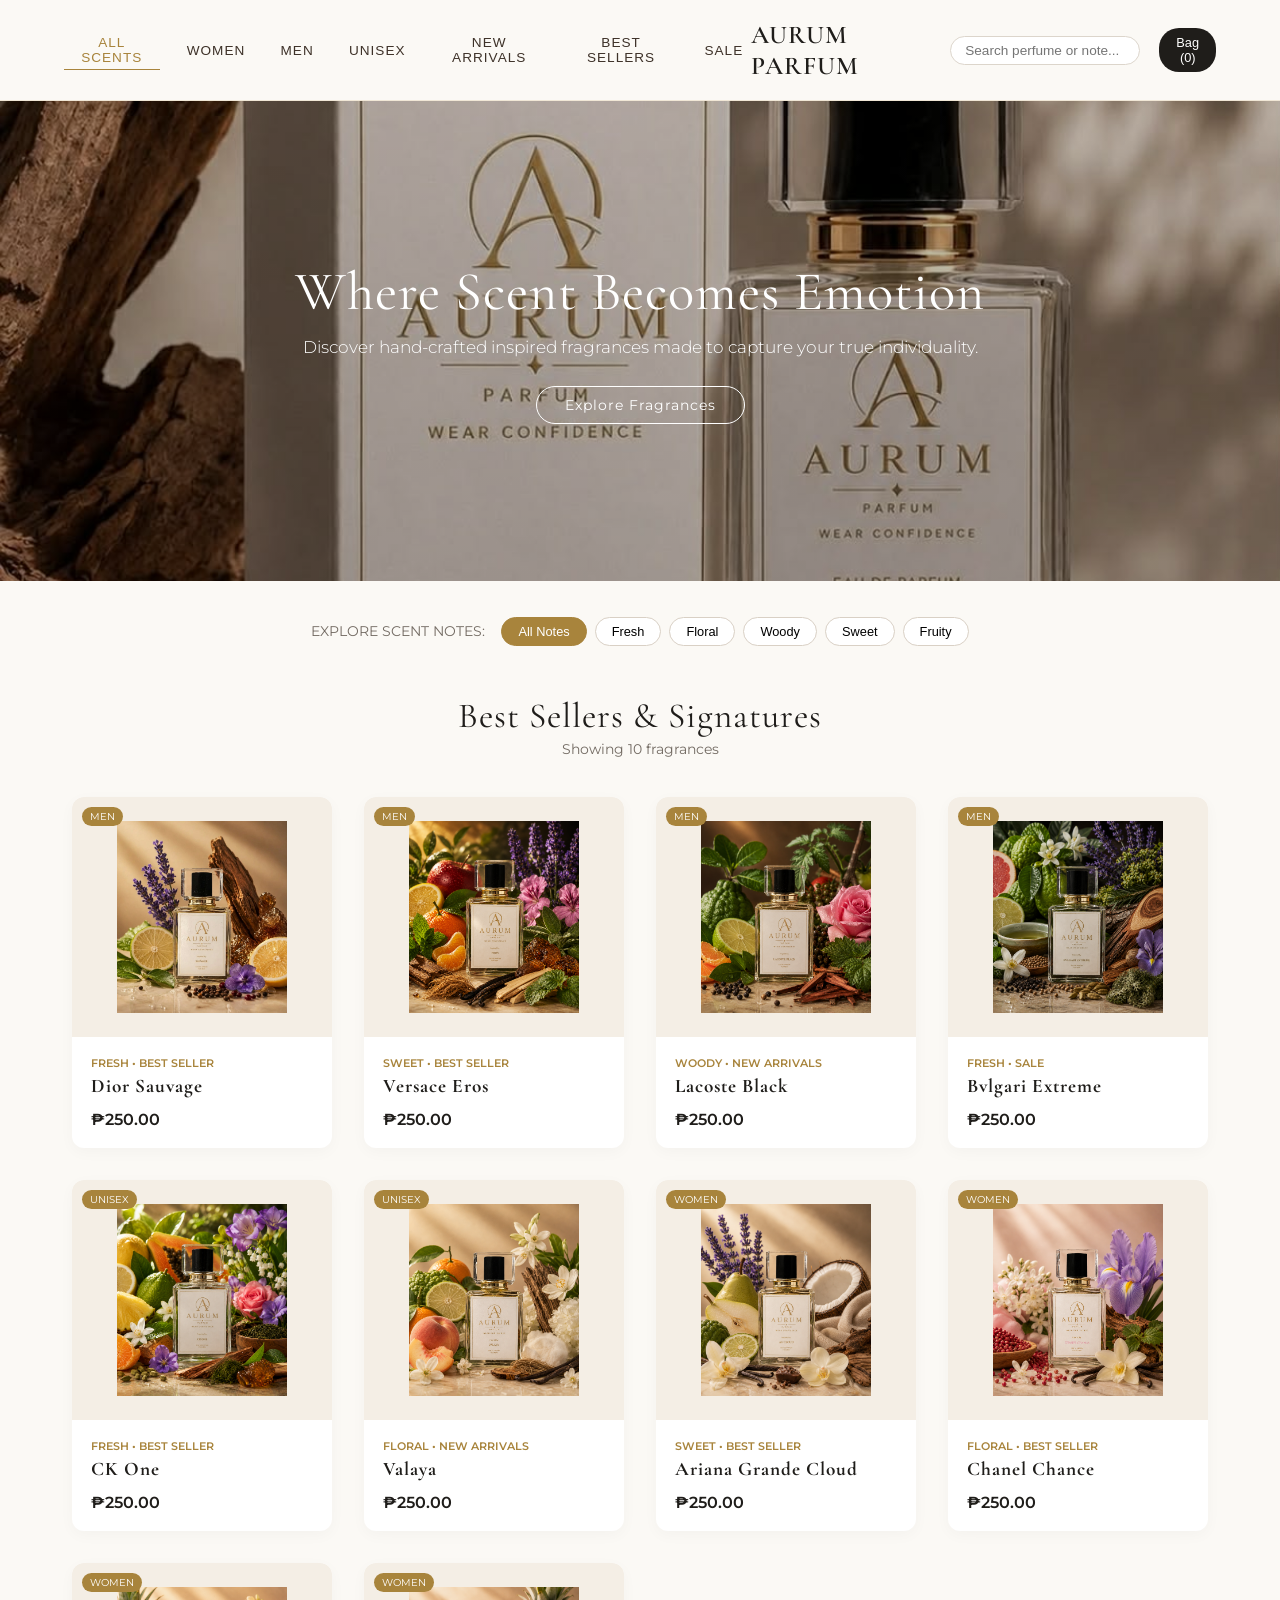
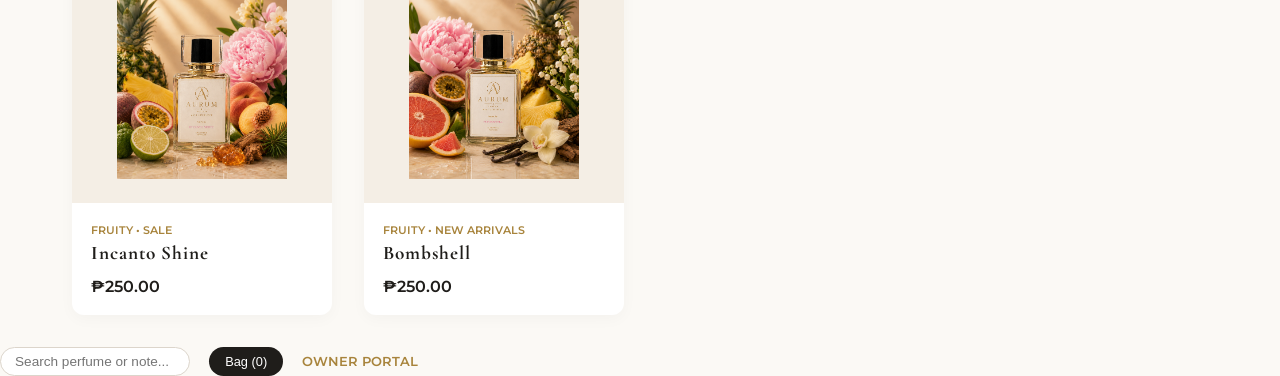
==== commit 595bcd12: "commit changes navigation button" ====
--- a/index.html
+++ b/index.html
@@ -88,6 +88,14 @@
     </div>
   </div>
 
+  <div class="nav-actions">
+  <div class="search-box">
+    <input type="text" id="searchInput" placeholder="Search perfume or note...">
+  </div>
+  <button class="cart-btn" onclick="openCart()">Bag (<span id="cartCount">0</span>)</button>
+  <a href="admin.html" style="font-size: 0.8rem; color: #a8843c; text-decoration: none; font-weight: 600; text-transform: uppercase;">Owner Portal</a>
+</div>
+
   <script src="app.js"></script>
 </body>
 </html>
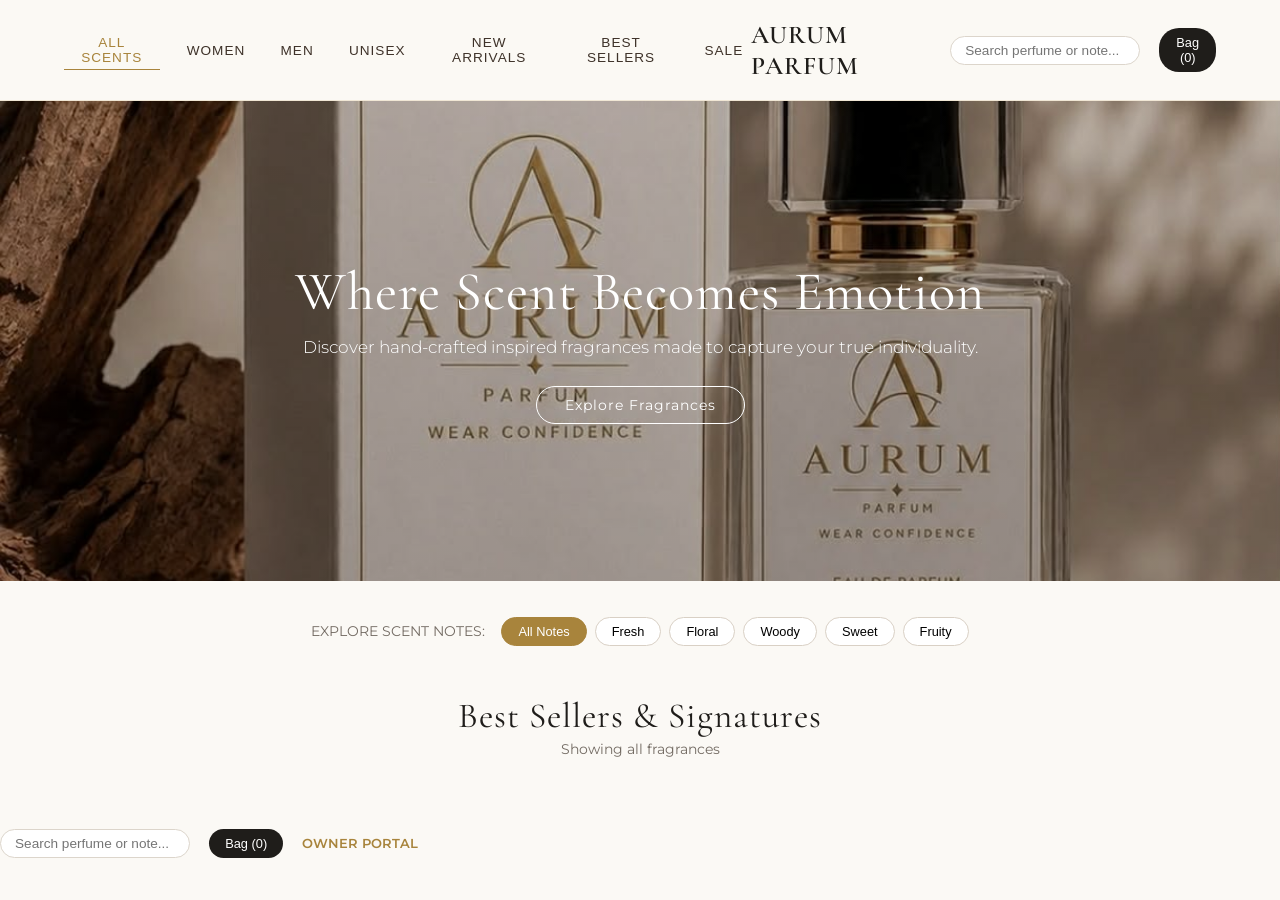
==== commit c92ff5cb: "Fix static assets linking and vercel rewrites" ====
--- a/index.html
+++ b/index.html
@@ -4,7 +4,7 @@
   <meta charset="UTF-8">
   <meta name="viewport" content="width=device-width, initial-scale=1.0">
   <title>Aurum Parfum | Luxury Scents</title>
-  <link rel="stylesheet" href="style.css">
+  <link rel="stylesheet" href="/style.css">
   <link href="https://fonts.googleapis.com/css2?family=Cormorant+Garamond:ital,wght@0,400;0,600;1,400&family=Montserrat:wght@300;400;500;600&display=swap" rel="stylesheet">
 </head>
 <body>
@@ -96,6 +96,6 @@
   <a href="admin.html" style="font-size: 0.8rem; color: #a8843c; text-decoration: none; font-weight: 600; text-transform: uppercase;">Owner Portal</a>
 </div>
 
-  <script src="app.js"></script>
+  <script src="/script.js"></script>
 </body>
 </html>
--- a/style.css
+++ b/style.css
@@ -435,4 +435,69 @@
 @media (max-width: 768px) {
   .navbar { flex-direction: column; gap: 1rem; padding: 1rem; }
   .modal-body { grid-template-columns: 1fr; }
+}
+
+/* Out of Stock and Quantity Controls */
+.out-stock-badge {
+  position: absolute;
+  top: 10px;
+  right: 10px;
+  font-size: 0.65rem;
+  padding: 3px 8px;
+  background: #b23b3b;
+  color: #fff;
+  border-radius: 10px;
+  text-transform: uppercase;
+  font-weight: 600;
+}
+
+.qty-selector {
+  display: flex;
+  align-items: center;
+  gap: 15px;
+  margin: 1.2rem 0;
+}
+
+.qty-controls {
+  display: flex;
+  align-items: center;
+  border: 1px solid #d9d0c5;
+  border-radius: 4px;
+  overflow: hidden;
+}
+
+.btn-qty {
+  background: #fff;
+  border: none;
+  padding: 6px 14px;
+  font-size: 1rem;
+  cursor: pointer;
+  transition: background 0.2s;
+}
+
+.btn-qty:hover {
+  background: #f0ebe1;
+}
+
+.qty-display {
+  padding: 6px 16px;
+  font-weight: 600;
+  font-size: 0.9rem;
+  background: #fbf9f5;
+  border-left: 1px solid #d9d0c5;
+  border-right: 1px solid #d9d0c5;
+}
+
+.btn-cart-qty {
+  background: #eee;
+  border: none;
+  width: 22px;
+  height: 22px;
+  border-radius: 3px;
+  cursor: pointer;
+  font-weight: bold;
+}
+
+.btn-cart-qty:hover {
+  background: #ddd;
 }
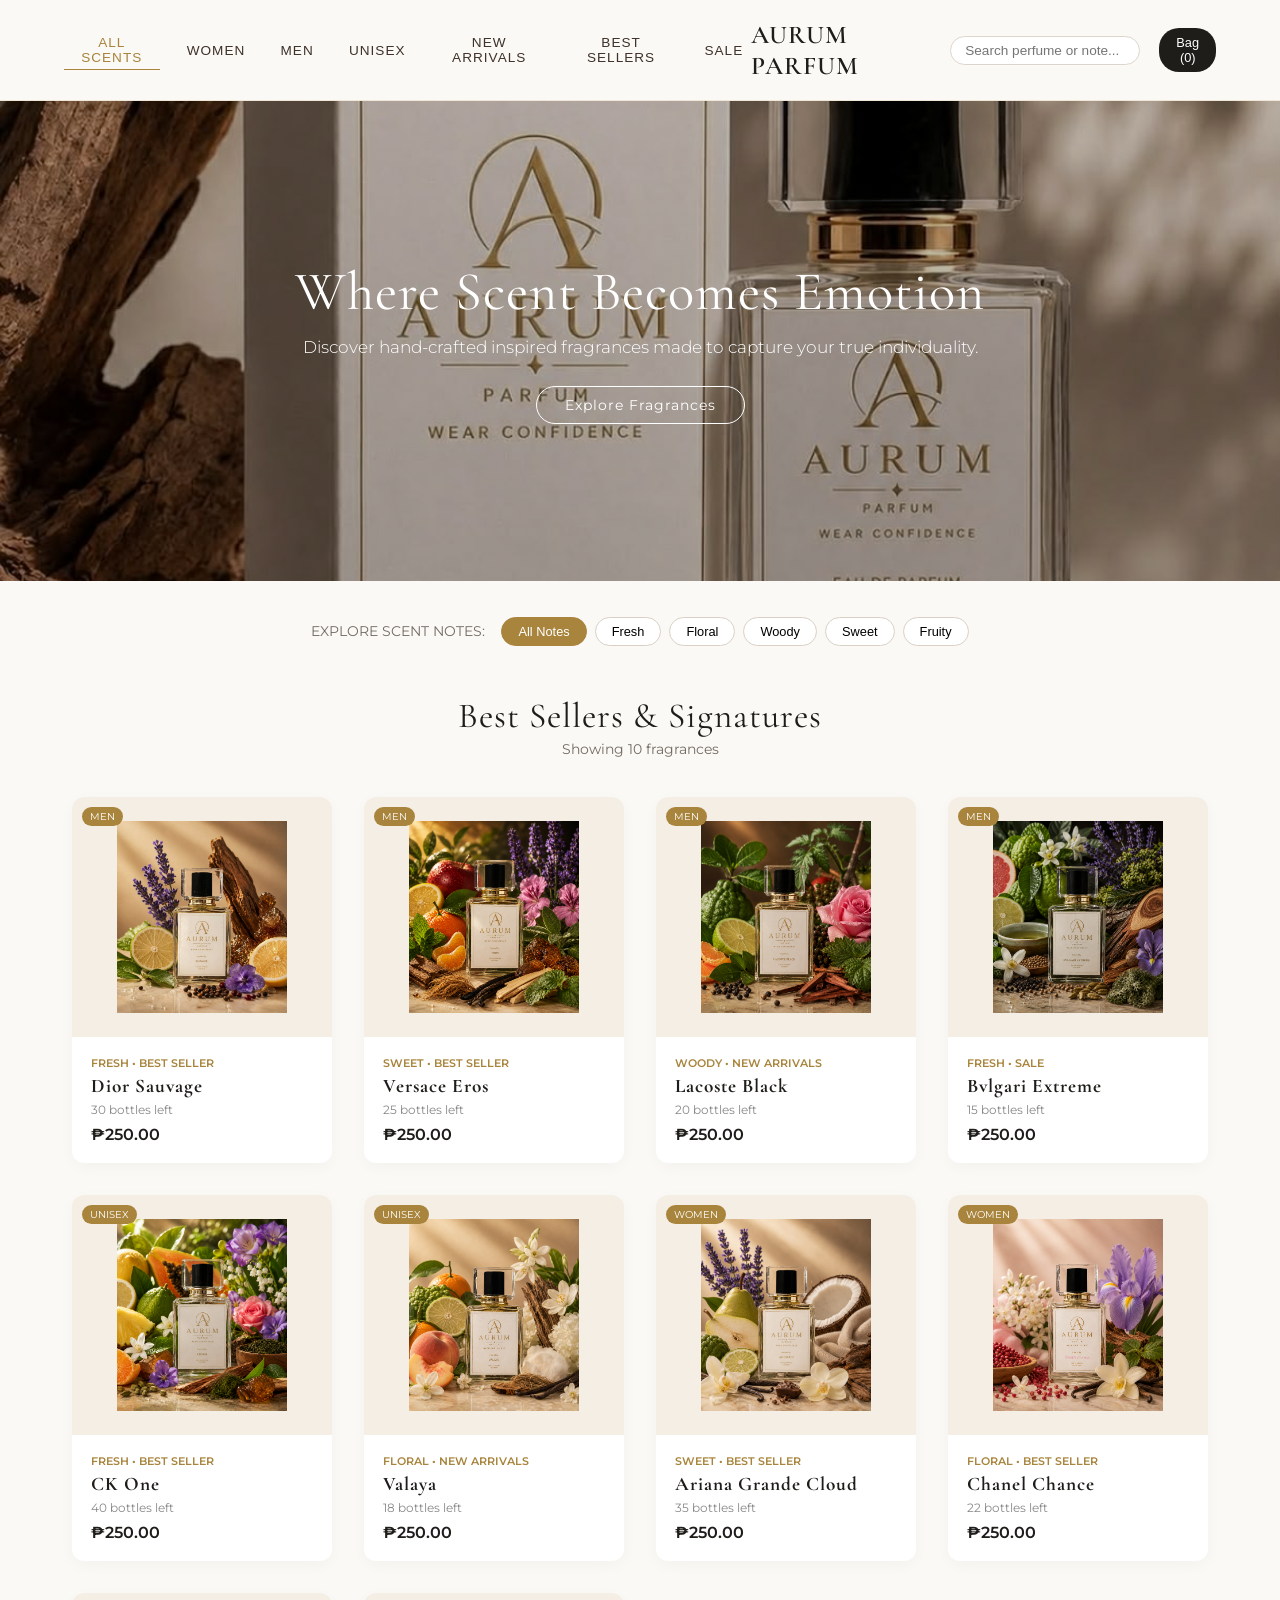
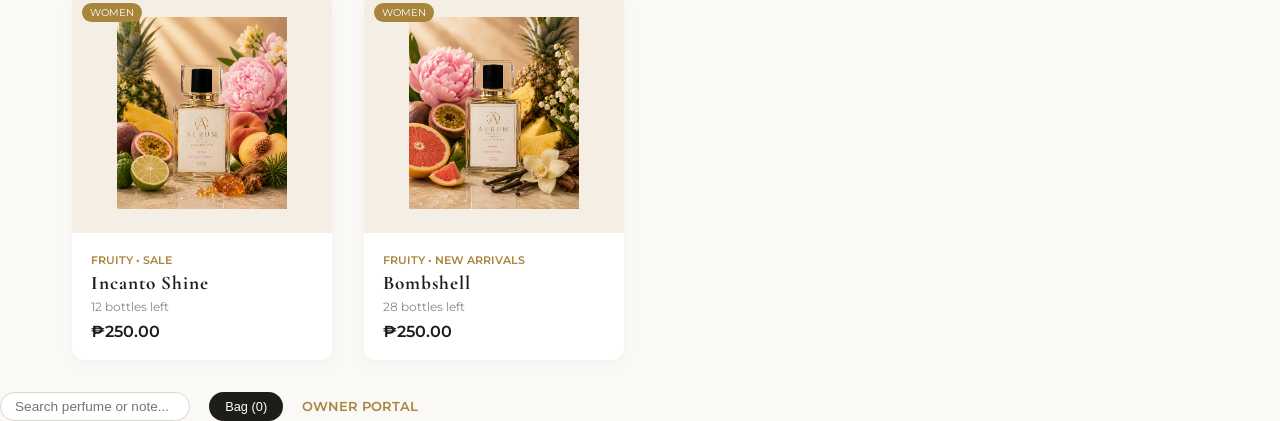
==== commit ef82dc96: "Remove conflicting rewrite config and restore clean static hosting" ====
--- a/index.html
+++ b/index.html
@@ -4,7 +4,7 @@
   <meta charset="UTF-8">
   <meta name="viewport" content="width=device-width, initial-scale=1.0">
   <title>Aurum Parfum | Luxury Scents</title>
-  <link rel="stylesheet" href="/style.css">
+  <link rel="stylesheet" href="style.css">
   <link href="https://fonts.googleapis.com/css2?family=Cormorant+Garamond:ital,wght@0,400;0,600;1,400&family=Montserrat:wght@300;400;500;600&display=swap" rel="stylesheet">
 </head>
 <body>
@@ -96,6 +96,6 @@
   <a href="admin.html" style="font-size: 0.8rem; color: #a8843c; text-decoration: none; font-weight: 600; text-transform: uppercase;">Owner Portal</a>
 </div>
 
-  <script src="/script.js"></script>
+  <script src="app.js"></script>
 </body>
 </html>
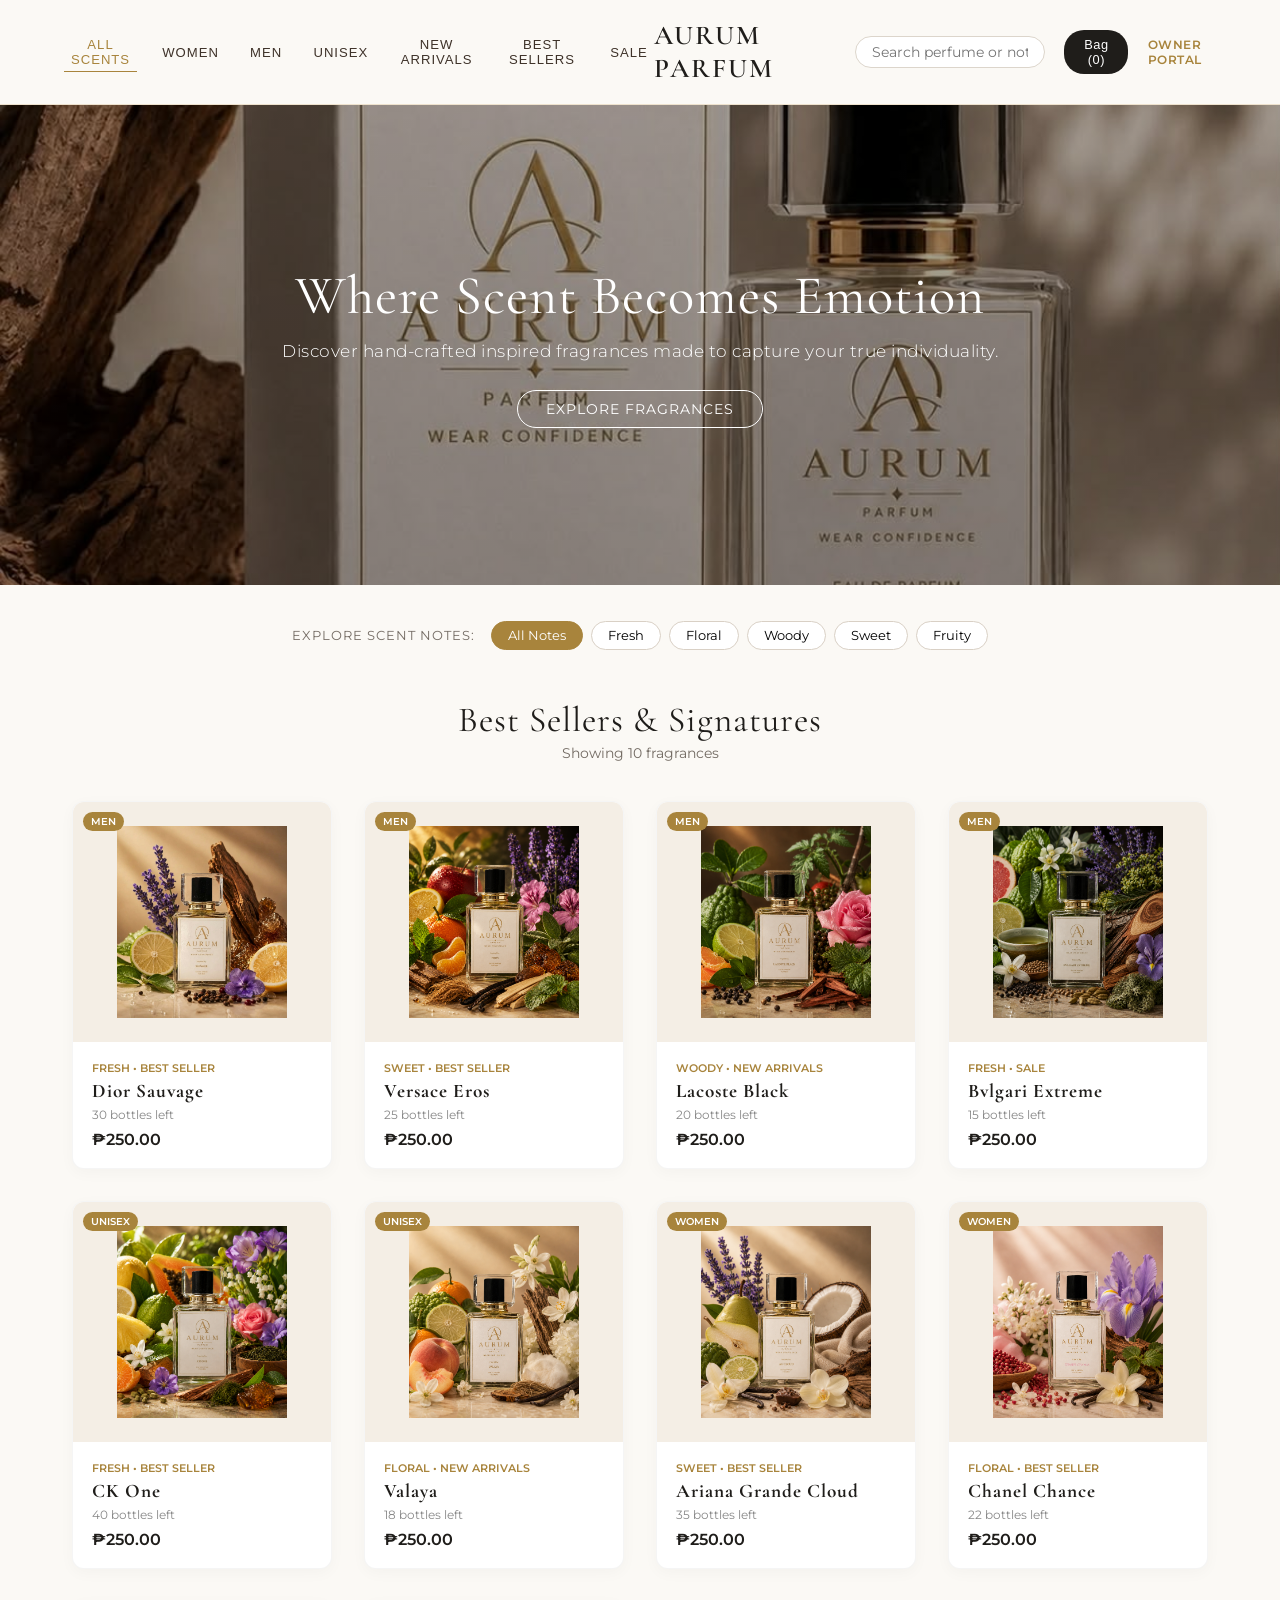
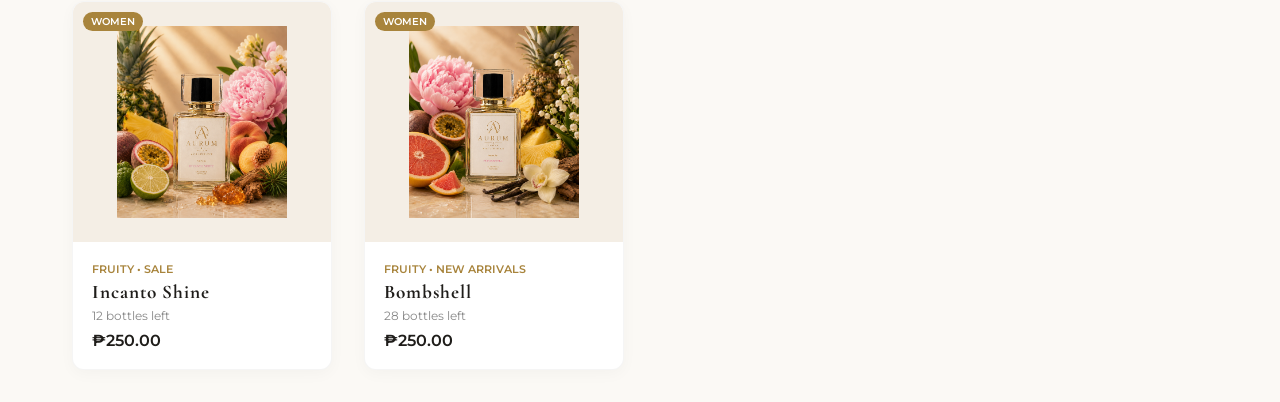
==== commit 306982d4: "Embed luxury styling and self-contained store engine" ====
--- a/index.html
+++ b/index.html
@@ -4,12 +4,532 @@
   <meta charset="UTF-8">
   <meta name="viewport" content="width=device-width, initial-scale=1.0">
   <title>Aurum Parfum | Luxury Scents</title>
-  <link rel="stylesheet" href="style.css">
   <link href="https://fonts.googleapis.com/css2?family=Cormorant+Garamond:ital,wght@0,400;0,600;1,400&family=Montserrat:wght@300;400;500;600&display=swap" rel="stylesheet">
+  <style>
+    :root {
+      --bg-sand: #d1c1a9;
+      --bg-cream: #fbf9f5;
+      --card-bg: #f4eee5;
+      --gold-accent: #c5a059;
+      --gold-dark: #a8843c;
+      --gold-light: #e5d7ba;
+      --brown-dark: #3e3229;
+      --text-dark: #1f1d1a;
+      --text-muted: #736b63;
+      --white: #ffffff;
+      --danger: #b23b3b;
+    }
+
+    * { box-sizing: border-box; margin: 0; padding: 0; }
+
+    body {
+      background-color: var(--bg-cream);
+      color: var(--text-dark);
+      font-family: 'Montserrat', sans-serif;
+      overflow-x: hidden;
+    }
+
+    h1, h2, h3, .logo {
+      font-family: 'Cormorant Garamond', serif;
+      letter-spacing: 1px;
+    }
+
+    /* Navbar */
+    .navbar {
+      display: flex;
+      justify-content: space-between;
+      align-items: center;
+      padding: 1.2rem 4rem;
+      background-color: rgba(251, 249, 245, 0.96);
+      position: sticky;
+      top: 0;
+      z-index: 100;
+      border-bottom: 1px solid rgba(197, 160, 89, 0.25);
+    }
+
+    .logo {
+      font-size: 1.7rem;
+      font-weight: 600;
+      color: var(--text-dark);
+      letter-spacing: 2px;
+    }
+
+    .nav-links {
+      display: flex;
+      gap: 1.2rem;
+    }
+
+    .nav-btn {
+      background: none;
+      border: none;
+      font-size: 0.82rem;
+      text-transform: uppercase;
+      letter-spacing: 1px;
+      cursor: pointer;
+      color: var(--brown-dark);
+      padding: 4px 6px;
+      transition: all 0.2s;
+    }
+
+    .nav-btn.active, .nav-btn:hover {
+      color: var(--gold-dark);
+      border-bottom: 1.5px solid var(--gold-dark);
+    }
+
+    .nav-actions {
+      display: flex;
+      align-items: center;
+      gap: 1.2rem;
+    }
+
+    .search-box input {
+      padding: 7px 16px;
+      border-radius: 20px;
+      border: 1px solid #dcd5cb;
+      background: #fff;
+      font-size: 0.85rem;
+      width: 190px;
+      font-family: inherit;
+    }
+
+    .cart-btn {
+      background: var(--text-dark);
+      color: #fff;
+      border: none;
+      padding: 7px 18px;
+      border-radius: 20px;
+      font-size: 0.8rem;
+      cursor: pointer;
+      font-weight: 500;
+      letter-spacing: 0.5px;
+    }
+
+    .admin-link {
+      font-size: 0.78rem;
+      color: var(--gold-dark);
+      text-decoration: none;
+      font-weight: 600;
+      text-transform: uppercase;
+      letter-spacing: 0.5px;
+    }
+
+    /* Hero */
+    .hero-section {
+      background: linear-gradient(rgba(0, 0, 0, 0.35), rgba(0, 0, 0, 0.4)), 
+                  url('images/hero.jpg') center/cover no-repeat;
+      min-height: 480px;
+      display: flex;
+      align-items: center;
+      justify-content: center;
+      text-align: center;
+      color: #fff;
+      padding: 2rem;
+    }
+
+    .hero-content h1 {
+      font-size: 3.4rem;
+      font-weight: 400;
+      margin-bottom: 0.8rem;
+    }
+
+    .hero-content p {
+      font-size: 1.05rem;
+      margin-bottom: 1.8rem;
+      font-weight: 300;
+      letter-spacing: 0.5px;
+    }
+
+    .btn-hero {
+      display: inline-block;
+      padding: 10px 28px;
+      background: transparent;
+      color: #fff;
+      border: 1px solid #fff;
+      border-radius: 25px;
+      text-decoration: none;
+      font-size: 0.85rem;
+      letter-spacing: 1px;
+      text-transform: uppercase;
+      transition: all 0.3s;
+    }
+
+    .btn-hero:hover {
+      background: #fff;
+      color: var(--text-dark);
+    }
+
+    /* Scent Family Filters */
+    .scent-families {
+      display: flex;
+      align-items: center;
+      justify-content: center;
+      gap: 1rem;
+      padding: 2.2rem 1rem 1rem;
+    }
+
+    .family-label {
+      font-size: 0.8rem;
+      color: var(--text-muted);
+      text-transform: uppercase;
+      letter-spacing: 1px;
+    }
+
+    .family-pills {
+      display: flex;
+      gap: 0.5rem;
+      flex-wrap: wrap;
+    }
+
+    .pill {
+      border: 1px solid #d9d0c5;
+      background: #fff;
+      padding: 6px 16px;
+      border-radius: 20px;
+      cursor: pointer;
+      font-size: 0.8rem;
+      font-family: inherit;
+      transition: 0.2s;
+    }
+
+    .pill.active, .pill:hover {
+      background: var(--gold-dark);
+      color: #fff;
+      border-color: var(--gold-dark);
+    }
+
+    /* Catalog Grid */
+    .catalog-container {
+      max-width: 1200px;
+      margin: 0 auto;
+      padding: 2rem;
+    }
+
+    .section-title {
+      text-align: center;
+      margin-bottom: 2.5rem;
+    }
+
+    .section-title h2 {
+      font-size: 2.2rem;
+      font-weight: 400;
+    }
+
+    .section-title p {
+      font-size: 0.85rem;
+      color: var(--text-muted);
+      margin-top: 4px;
+    }
+
+    .product-grid {
+      display: grid;
+      grid-template-columns: repeat(auto-fill, minmax(240px, 1fr));
+      gap: 2rem;
+    }
+
+    .card {
+      background: #fff;
+      border-radius: 12px;
+      overflow: hidden;
+      box-shadow: 0 4px 15px rgba(0,0,0,0.03);
+      transition: transform 0.2s;
+      cursor: pointer;
+      display: flex;
+      flex-direction: column;
+      border: 1px solid rgba(0,0,0,0.04);
+    }
+
+    .card:hover {
+      transform: translateY(-4px);
+    }
+
+    .card-img-wrapper {
+      background: var(--card-bg);
+      height: 240px;
+      display: flex;
+      align-items: center;
+      justify-content: center;
+      position: relative;
+    }
+
+    .card-img-wrapper img {
+      max-height: 80%;
+      max-width: 80%;
+      object-fit: contain;
+    }
+
+    .badge {
+      position: absolute;
+      top: 10px;
+      left: 10px;
+      font-size: 0.65rem;
+      padding: 3px 8px;
+      background: var(--gold-dark);
+      color: #fff;
+      border-radius: 10px;
+      text-transform: uppercase;
+      font-weight: 600;
+    }
+
+    .out-stock-badge {
+      position: absolute;
+      top: 10px;
+      right: 10px;
+      font-size: 0.65rem;
+      padding: 3px 8px;
+      background: var(--danger);
+      color: #fff;
+      border-radius: 10px;
+      text-transform: uppercase;
+      font-weight: 600;
+    }
+
+    .card-info {
+      padding: 1.2rem;
+      flex: 1;
+      display: flex;
+      flex-direction: column;
+    }
+
+    .card-tag {
+      font-size: 0.7rem;
+      color: var(--gold-dark);
+      text-transform: uppercase;
+      font-weight: 600;
+    }
+
+    .card-name {
+      font-size: 1.2rem;
+      margin: 4px 0;
+    }
+
+    .card-price {
+      font-size: 1rem;
+      font-weight: 600;
+      margin-top: auto;
+      padding-top: 8px;
+    }
+
+    /* Product Checkout Modal (Tom Ford Layout) */
+    .modal-overlay {
+      position: fixed;
+      inset: 0;
+      background: rgba(0,0,0,0.65);
+      display: none;
+      align-items: center;
+      justify-content: center;
+      z-index: 200;
+      padding: 1rem;
+    }
+
+    .modal-overlay.active {
+      display: flex;
+    }
+
+    .modal-card {
+      background: #fff;
+      width: 850px;
+      max-width: 100%;
+      border-radius: 8px;
+      padding: 2.5rem;
+      position: relative;
+      max-height: 90vh;
+      overflow-y: auto;
+    }
+
+    .close-btn {
+      position: absolute;
+      top: 15px;
+      right: 20px;
+      font-size: 1.8rem;
+      background: none;
+      border: none;
+      cursor: pointer;
+    }
+
+    .modal-body {
+      display: grid;
+      grid-template-columns: 1fr 1.2fr;
+      gap: 2.5rem;
+    }
+
+    .modal-img-col {
+      background: var(--card-bg);
+      border-radius: 6px;
+      display: flex;
+      align-items: center;
+      justify-content: center;
+      padding: 2rem;
+    }
+
+    .modal-img-col img {
+      max-width: 100%;
+      max-height: 320px;
+      object-fit: contain;
+    }
+
+    .modal-detail-col h2 {
+      font-size: 1.8rem;
+      margin-bottom: 0.8rem;
+    }
+
+    .detail-row {
+      font-size: 0.85rem;
+      margin-bottom: 0.6rem;
+      color: var(--brown-dark);
+    }
+
+    .detail-row strong {
+      color: var(--text-dark);
+      text-transform: uppercase;
+      font-size: 0.75rem;
+      letter-spacing: 0.5px;
+    }
+
+    .modal-price {
+      font-size: 1.6rem;
+      font-weight: 600;
+      margin: 1.2rem 0;
+      color: var(--gold-dark);
+    }
+
+    .qty-selector {
+      display: flex;
+      align-items: center;
+      gap: 15px;
+      margin: 1.2rem 0;
+    }
+
+    .qty-controls {
+      display: flex;
+      align-items: center;
+      border: 1px solid #d9d0c5;
+      border-radius: 4px;
+      overflow: hidden;
+    }
+
+    .btn-qty {
+      background: #fff;
+      border: none;
+      padding: 6px 14px;
+      font-size: 1rem;
+      cursor: pointer;
+    }
+
+    .btn-qty:hover { background: #f0ebe1; }
+
+    .qty-display {
+      padding: 6px 16px;
+      font-weight: 600;
+      font-size: 0.9rem;
+      background: #fbf9f5;
+      border-left: 1px solid #d9d0c5;
+      border-right: 1px solid #d9d0c5;
+    }
+
+    .btn-add-cart {
+      background: var(--text-dark);
+      color: #fff;
+      border: none;
+      width: 100%;
+      padding: 14px;
+      text-transform: uppercase;
+      letter-spacing: 1px;
+      font-size: 0.85rem;
+      cursor: pointer;
+      font-weight: 600;
+      margin-top: 0.5rem;
+    }
+
+    .btn-add-cart:hover { background: var(--gold-dark); }
+
+    /* Cart Drawer */
+    .cart-drawer {
+      position: fixed;
+      right: -380px;
+      top: 0;
+      width: 350px;
+      height: 100vh;
+      background: #fff;
+      box-shadow: -4px 0 20px rgba(0,0,0,0.1);
+      transition: right 0.3s ease;
+      z-index: 300;
+      display: flex;
+      flex-direction: column;
+      padding: 1.5rem;
+    }
+
+    .cart-drawer.active {
+      right: 0;
+    }
+
+    .cart-header {
+      display: flex;
+      justify-content: space-between;
+      align-items: center;
+      border-bottom: 1px solid #eee;
+      padding-bottom: 1rem;
+    }
+
+    .cart-items {
+      flex: 1;
+      overflow-y: auto;
+      margin: 1rem 0;
+    }
+
+    .cart-item {
+      display: flex;
+      justify-content: space-between;
+      align-items: center;
+      margin-bottom: 1rem;
+      font-size: 0.85rem;
+      border-bottom: 1px solid #f9f9f9;
+      padding-bottom: 0.8rem;
+    }
+
+    .btn-cart-qty {
+      background: #eee;
+      border: none;
+      width: 22px;
+      height: 22px;
+      border-radius: 3px;
+      cursor: pointer;
+      font-weight: bold;
+    }
+
+    .cart-footer {
+      border-top: 1px solid #eee;
+      padding-top: 1rem;
+    }
+
+    .cart-total {
+      display: flex;
+      justify-content: space-between;
+      font-weight: 600;
+      font-size: 1.1rem;
+      margin-bottom: 1rem;
+    }
+
+    .btn-checkout {
+      width: 100%;
+      background: var(--gold-dark);
+      color: #fff;
+      border: none;
+      padding: 12px;
+      text-transform: uppercase;
+      cursor: pointer;
+      font-weight: 600;
+      letter-spacing: 0.5px;
+    }
+
+    @media (max-width: 768px) {
+      .navbar { flex-direction: column; gap: 1rem; padding: 1rem; }
+      .modal-body { grid-template-columns: 1fr; }
+    }
+  </style>
 </head>
 <body>
 
-  <!-- Navigation -->
+  <!-- Navigation Header -->
   <header class="navbar">
     <div class="nav-links">
       <button class="nav-btn active" data-filter="tag" data-val="all">All Scents</button>
@@ -26,10 +546,11 @@
         <input type="text" id="searchInput" placeholder="Search perfume or note...">
       </div>
       <button class="cart-btn" onclick="openCart()">Bag (<span id="cartCount">0</span>)</button>
+      <a href="admin.html" class="admin-link">Owner Portal</a>
     </div>
   </header>
 
-  <!-- Hero Section -->
+  <!-- Hero Banner -->
   <section class="hero-section">
     <div class="hero-content">
       <h1>Where Scent Becomes Emotion</h1>
@@ -38,7 +559,7 @@
     </div>
   </section>
 
-  <!-- Scent Family Filters -->
+  <!-- Scent Note Pills -->
   <section class="scent-families">
     <span class="family-label">Explore Scent Notes:</span>
     <div class="family-pills">
@@ -51,28 +572,24 @@
     </div>
   </section>
 
-  <!-- Product Catalog Grid -->
+  <!-- Product Catalog -->
   <main class="catalog-container" id="catalog">
     <div class="section-title">
       <h2 id="currentHeading">Best Sellers & Signatures</h2>
       <p id="matchCount">Showing all fragrances</p>
     </div>
-    <div class="product-grid" id="productGrid">
-      <!-- Perfume cards inserted here dynamically -->
-    </div>
+    <div class="product-grid" id="productGrid"></div>
   </main>
 
-  <!-- Detail & Checkout Modal (Tom Ford Reference) -->
+  <!-- Product Checkout Modal -->
   <div class="modal-overlay" id="productModal">
     <div class="modal-card">
       <button class="close-btn" onclick="closeModal()">&times;</button>
-      <div class="modal-body" id="modalBody">
-        <!-- Rendered via JS -->
-      </div>
+      <div class="modal-body" id="modalBody"></div>
     </div>
   </div>
 
-  <!-- Slide-out Cart Drawer -->
+  <!-- Cart Drawer -->
   <div class="cart-drawer" id="cartDrawer">
     <div class="cart-header">
       <h3>Your Bag</h3>
@@ -88,14 +605,288 @@
     </div>
   </div>
 
-  <div class="nav-actions">
-  <div class="search-box">
-    <input type="text" id="searchInput" placeholder="Search perfume or note...">
-  </div>
-  <button class="cart-btn" onclick="openCart()">Bag (<span id="cartCount">0</span>)</button>
-  <a href="admin.html" style="font-size: 0.8rem; color: #a8843c; text-decoration: none; font-weight: 600; text-transform: uppercase;">Owner Portal</a>
-</div>
-
-  <script src="app.js"></script>
+  <!-- Inlined Store Logic -->
+  <script>
+    const CORE_INITIAL_CATALOG = [
+      { id: 1, name: "Dior Sauvage", gender: "Men", scent_family: "Fresh", tag: "Best Seller", notes: "Calabrian Bergamot, Sichuan Pepper, Ambroxan", best_time: "Night Out / Versatile Daily", description: "Radically fresh, raw, and magnetic with crisp citrus and intense ambery woods.", price: 250, stock: 30, image: "images/dior-sauvage.png" },
+      { id: 2, name: "Versace Eros", gender: "Men", scent_family: "Sweet", tag: "Best Seller", notes: "Mint Leaves, Green Apple, Tonka Bean, Vanilla", best_time: "Party / Evening / Fall", description: "A luminous aura with an intense, vibrant, and glowing combination of fresh mint and sweet vanilla.", price: 250, stock: 25, image: "images/versace-eros.png" },
+      { id: 3, name: "Lacoste Black", gender: "Men", scent_family: "Woody", tag: "New Arrivals", notes: "Watermelon, Basil, Lavender, Dark Chocolate", best_time: "Casual Days / Warm Evenings", description: "An intense, refreshing contrast that blends aqueous watermelon with an unexpected dark chocolate finish.", price: 250, stock: 20, image: "images/lacoste-black.png" },
+      { id: 4, name: "Bvlgari Extreme", gender: "Men", scent_family: "Fresh", tag: "Sale", notes: "Darjeeling Tea, Bergamot, Cardamom, Guaiac Wood", best_time: "Office / Formal / Summer", description: "Understated refinement expressing classic masculine elegance with woody tea nuances.", price: 250, stock: 15, image: "images/bvlgari-extreme.png" },
+      { id: 5, name: "CK One", gender: "Unisex", scent_family: "Fresh", tag: "Best Seller", notes: "Green Tea, Papaya, Bergamot, Jasmine, Musk", best_time: "Everyday Casual / Morning", description: "The universally clean, iconic citrus harmony designed for effortless daily wear.", price: 250, stock: 40, image: "images/ck-one.png" },
+      { id: 6, name: "Valaya", gender: "Unisex", scent_family: "Floral", tag: "New Arrivals", notes: "White Peach, Aldehydes, Orange Blossom, Ambroxan", best_time: "Signature Daily / Spring", description: "An ethereal sensation of soft white cotton, radiant clean florals, and subtle musks.", price: 250, stock: 18, image: "images/valaya.png" },
+      { id: 7, name: "Ariana Grande Cloud", gender: "Women", scent_family: "Sweet", tag: "Best Seller", notes: "Lavender Blossom, Coconut Cream, Praline, Vanilla", best_time: "Cool Weather / Date Night", description: "An uplifting, dreamy scent imbued with decadent praline and airy whipped cream.", price: 250, stock: 35, image: "images/cloud.png" },
+      { id: 8, name: "Chanel Chance", gender: "Women", scent_family: "Floral", tag: "Best Seller", notes: "Pink Pepper, Jasmine, Patchouli, Amber Musk", best_time: "Daytime Professional / High Tea", description: "An unpredictable, sparkling floral constellation wrapped in soft spiced elegance.", price: 250, stock: 22, image: "images/chanel-chance.png" },
+      { id: 9, name: "Incanto Shine", gender: "Women", scent_family: "Fruity", tag: "Sale", notes: "Pineapple, Passionfruit, Freesia, White Cedar", best_time: "Summer / Outings / Casual", description: "A dazzling tropical fantasy rich with ripe passionfruit and cheerful sunny blooms.", price: 250, stock: 12, image: "images/incanto-shine.png" },
+      { id: 10, name: "Bombshell", gender: "Women", scent_family: "Fruity", tag: "New Arrivals", notes: "Purple Passion Fruit, Shangri-la Peony, Vanilla Orchid", best_time: "Afternoon / Casual Glam", description: "A vibrant blend of fresh-cut peonies and exotic sun-drenched fruits.", price: 250, stock: 28, image: "images/bombshell.png" }
+    ];
+
+    let perfumes = [];
+    let cart = [];
+    let activeFilters = { gender: 'all', tag: 'all', scent_family: 'all', search: '' };
+    let selectedQty = 1;
+
+    function getSharedCatalog() {
+      const stored = localStorage.getItem('aurum_master_catalog');
+      if (stored) return JSON.parse(stored);
+      localStorage.setItem('aurum_master_catalog', JSON.stringify(CORE_INITIAL_CATALOG));
+      return CORE_INITIAL_CATALOG;
+    }
+
+    function saveSharedCatalog(catalog) {
+      localStorage.setItem('aurum_master_catalog', JSON.stringify(catalog));
+    }
+
+    function syncStore() {
+      perfumes = getSharedCatalog();
+      renderCatalog();
+    }
+
+    function renderCatalog() {
+      const grid = document.getElementById('productGrid');
+      if (!grid) return;
+      grid.innerHTML = '';
+
+      const filtered = perfumes.filter(p => {
+        const matchGender = activeFilters.gender === 'all' || p.gender.toLowerCase() === activeFilters.gender.toLowerCase();
+        const matchTag = activeFilters.tag === 'all' || p.tag.toLowerCase() === activeFilters.tag.toLowerCase();
+        const matchFamily = activeFilters.scent_family === 'all' || p.scent_family.toLowerCase() === activeFilters.scent_family.toLowerCase();
+        const query = activeFilters.search.toLowerCase();
+        const matchSearch = !query || 
+          p.name.toLowerCase().includes(query) || 
+          p.notes.toLowerCase().includes(query) ||
+          p.scent_family.toLowerCase().includes(query);
+
+        return matchGender && matchTag && matchFamily && matchSearch;
+      });
+
+      const matchCount = document.getElementById('matchCount');
+      if (matchCount) matchCount.innerText = `Showing ${filtered.length} fragrances`;
+
+      filtered.forEach(p => {
+        const isOutOfStock = (p.stock || 0) <= 0;
+        const card = document.createElement('div');
+        card.className = 'card';
+        card.onclick = () => openProductModal(p.id);
+        card.innerHTML = `
+          <div class="card-img-wrapper">
+            <span class="badge">${p.gender}</span>
+            ${isOutOfStock ? '<span class="out-stock-badge">Sold Out</span>' : ''}
+            <img src="${p.image}" alt="${p.name}" onerror="this.src='images/dior-sauvage.png'">
+          </div>
+          <div class="card-info">
+            <span class="card-tag">${p.scent_family} • ${p.tag}</span>
+            <h3 class="card-name">${p.name}</h3>
+            <p style="font-size:0.75rem; color:#888;">${isOutOfStock ? 'Out of Stock' : `${p.stock} bottles left`}</p>
+            <p class="card-price">₱${p.price.toFixed(2)}</p>
+          </div>
+        `;
+        grid.appendChild(card);
+      });
+    }
+
+    function openProductModal(id) {
+      const item = perfumes.find(p => p.id === id);
+      if (!item) return;
+
+      selectedQty = 1;
+      const isOutOfStock = (item.stock || 0) <= 0;
+
+      const modalBody = document.getElementById('modalBody');
+      modalBody.innerHTML = `
+        <div class="modal-img-col">
+          <img src="${item.image}" alt="${item.name}" onerror="this.src='images/dior-sauvage.png'">
+        </div>
+        <div class="modal-detail-col">
+          <h2>${item.name}</h2>
+          <div class="detail-row"><strong>Category:</strong> ${item.gender} Eau De Parfum</div>
+          <div class="detail-row"><strong>Scent Family:</strong> ${item.scent_family}</div>
+          <div class="detail-row"><strong>Key Notes:</strong> ${item.notes}</div>
+          <div class="detail-row"><strong>Best Time to Wear:</strong> ${item.best_time}</div>
+          <div class="detail-row"><strong>Availability:</strong> ${isOutOfStock ? '<span style="color:red;font-weight:600;">Out of Stock</span>' : `<span style="color:green;font-weight:600;">${item.stock} in stock</span>`}</div>
+          <p style="margin: 1rem 0; font-size: 0.85rem; color: #555;">${item.description}</p>
+          <div class="modal-price">₱${item.price.toFixed(2)}</div>
+          
+          ${!isOutOfStock ? `
+            <div class="qty-selector">
+              <span style="font-size:0.8rem; text-transform:uppercase; font-weight:600;">Quantity:</span>
+              <div class="qty-controls">
+                <button type="button" class="btn-qty" onclick="changeModalQty(-1, ${item.stock})">-</button>
+                <span id="modalQtyDisplay" class="qty-display">1</span>
+                <button type="button" class="btn-qty" onclick="changeModalQty(1, ${item.stock})">+</button>
+              </div>
+            </div>
+            <button class="btn-add-cart" onclick="addToCart(${item.id})">Add to Bag</button>
+          ` : `
+            <button class="btn-add-cart" style="background:#999; cursor:not-allowed;" disabled>Currently Sold Out</button>
+          `}
+        </div>
+      `;
+      document.getElementById('productModal').classList.add('active');
+    }
+
+    function changeModalQty(delta, maxStock) {
+      selectedQty += delta;
+      if (selectedQty < 1) selectedQty = 1;
+      if (selectedQty > maxStock) selectedQty = maxStock;
+      document.getElementById('modalQtyDisplay').innerText = selectedQty;
+    }
+
+    function closeModal() {
+      document.getElementById('productModal').classList.remove('active');
+    }
+
+    function addToCart(id) {
+      const item = perfumes.find(p => p.id === id);
+      if (!item) return;
+
+      const existing = cart.find(c => c.id === id);
+      const currentInCart = existing ? existing.quantity : 0;
+
+      if (currentInCart + selectedQty > item.stock) {
+        return alert(`Sorry, we only have ${item.stock} units available.`);
+      }
+
+      if (existing) {
+        existing.quantity += selectedQty;
+      } else {
+        cart.push({ ...item, quantity: selectedQty });
+      }
+
+      updateCartUI();
+      closeModal();
+      openCart();
+    }
+
+    function updateCartUI() {
+      const totalCount = cart.reduce((sum, item) => sum + item.quantity, 0);
+      document.getElementById('cartCount').innerText = totalCount;
+      
+      const list = document.getElementById('cartItems');
+      list.innerHTML = '';
+      
+      let sum = 0;
+      cart.forEach((item, index) => {
+        const itemTotal = item.price * item.quantity;
+        sum += itemTotal;
+        const el = document.createElement('div');
+        el.className = 'cart-item';
+        el.innerHTML = `
+          <div style="flex:1;">
+            <strong>${item.name}</strong><br>
+            <small>₱${item.price.toFixed(2)} × ${item.quantity} = ₱${itemTotal.toFixed(2)}</small>
+          </div>
+          <div style="display:flex; align-items:center; gap:6px;">
+            <button onclick="modifyCartQty(${index}, -1)" class="btn-cart-qty">-</button>
+            <span style="font-size:0.85rem; font-weight:600;">${item.quantity}</span>
+            <button onclick="modifyCartQty(${index}, 1)" class="btn-cart-qty">+</button>
+            <button onclick="removeCartItem(${index})" style="border:none;background:none;color:red;cursor:pointer;font-size:1.1rem;margin-left:6px;">&times;</button>
+          </div>
+        `;
+        list.appendChild(el);
+      });
+
+      document.getElementById('cartTotal').innerText = `₱${sum.toFixed(2)}`;
+    }
+
+    function modifyCartQty(index, delta) {
+      const item = cart[index];
+      const catalogItem = perfumes.find(p => p.id === item.id);
+      const maxStock = catalogItem ? catalogItem.stock : 999;
+
+      item.quantity += delta;
+      if (item.quantity > maxStock) item.quantity = maxStock;
+      if (item.quantity <= 0) cart.splice(index, 1);
+      updateCartUI();
+    }
+
+    function removeCartItem(index) {
+      cart.splice(index, 1);
+      updateCartUI();
+    }
+
+    function openCart() { document.getElementById('cartDrawer').classList.add('active'); }
+    function closeCart() { document.getElementById('cartDrawer').classList.remove('active'); }
+
+    async function checkout() {
+      if (cart.length === 0) return alert('Your bag is currently empty.');
+      
+      const customerName = prompt('Enter your full name:');
+      if (!customerName) return;
+      const customerPhone = prompt('Enter contact number:');
+      if (!customerPhone) return;
+      const address = prompt('Enter delivery address:');
+      if (!address) return;
+
+      const totalAmount = cart.reduce((a, c) => a + (c.price * c.quantity), 0);
+      const orderPayload = {
+        order_id: `AUR-${Date.now().toString().slice(-4)}`,
+        timestamp: new Date().toLocaleTimeString([], { hour: '2-digit', minute: '2-digit' }),
+        status: 'Pending',
+        customer_name: customerName,
+        customer_phone: customerPhone,
+        shipping_address: address,
+        items: cart.map(i => ({ id: i.id, name: i.name, price: i.price, quantity: i.quantity })),
+        total_amount: totalAmount
+      };
+
+      // Deduct inventory stock
+      let catalog = getSharedCatalog();
+      cart.forEach(cartItem => {
+        const found = catalog.find(p => p.id === cartItem.id);
+        if (found) {
+          found.stock = Math.max(0, (found.stock || 0) - cartItem.quantity);
+        }
+      });
+      saveSharedCatalog(catalog);
+
+      // Store new order
+      let orders = JSON.parse(localStorage.getItem('aurum_orders') || '[]');
+      orders.unshift(orderPayload);
+      localStorage.setItem('aurum_orders', JSON.stringify(orders));
+
+      alert(`Thank you ${customerName}! Your order for ${cart.reduce((s, i) => s + i.quantity, 0)} bottles totaling ₱${totalAmount.toFixed(2)} has been placed.`);
+      cart = [];
+      updateCartUI();
+      closeCart();
+      syncStore();
+    }
+
+    // Filter Buttons
+    document.querySelectorAll('.nav-btn').forEach(btn => {
+      btn.addEventListener('click', (e) => {
+        document.querySelectorAll('.nav-btn').forEach(b => b.classList.remove('active'));
+        e.target.classList.add('active');
+        
+        const filterType = e.target.getAttribute('data-filter');
+        const val = e.target.getAttribute('data-val');
+        
+        if (filterType === 'gender') {
+          activeFilters.gender = val;
+          activeFilters.tag = 'all';
+        } else {
+          activeFilters.tag = val;
+          activeFilters.gender = 'all';
+        }
+        renderCatalog();
+      });
+    });
+
+    document.querySelectorAll('.pill').forEach(pill => {
+      pill.addEventListener('click', (e) => {
+        document.querySelectorAll('.pill').forEach(p => p.classList.remove('active'));
+        e.target.classList.add('active');
+        activeFilters.scent_family = e.target.getAttribute('data-val');
+        renderCatalog();
+      });
+    });
+
+    document.getElementById('searchInput').addEventListener('input', (e) => {
+      activeFilters.search = e.target.value;
+      renderCatalog();
+    });
+
+    setInterval(syncStore, 2000);
+    window.addEventListener('DOMContentLoaded', syncStore);
+  </script>
 </body>
 </html>
